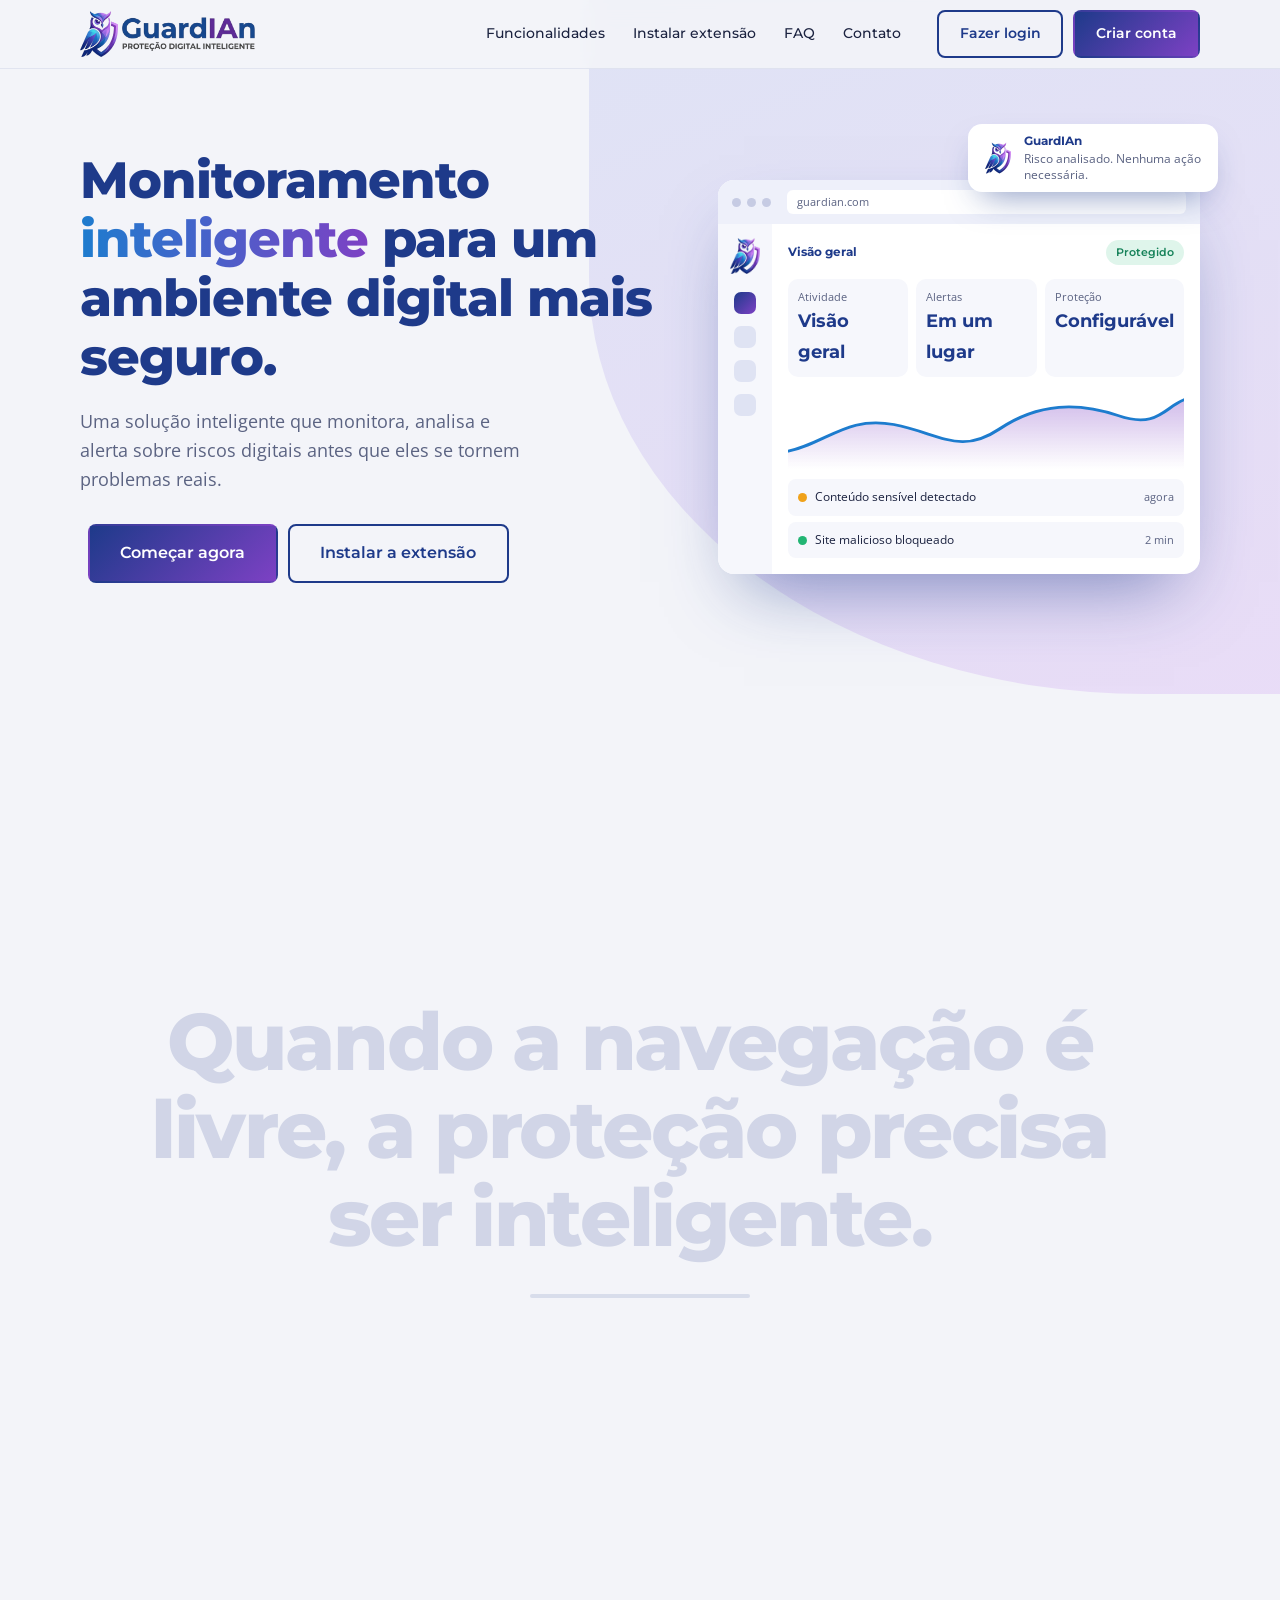
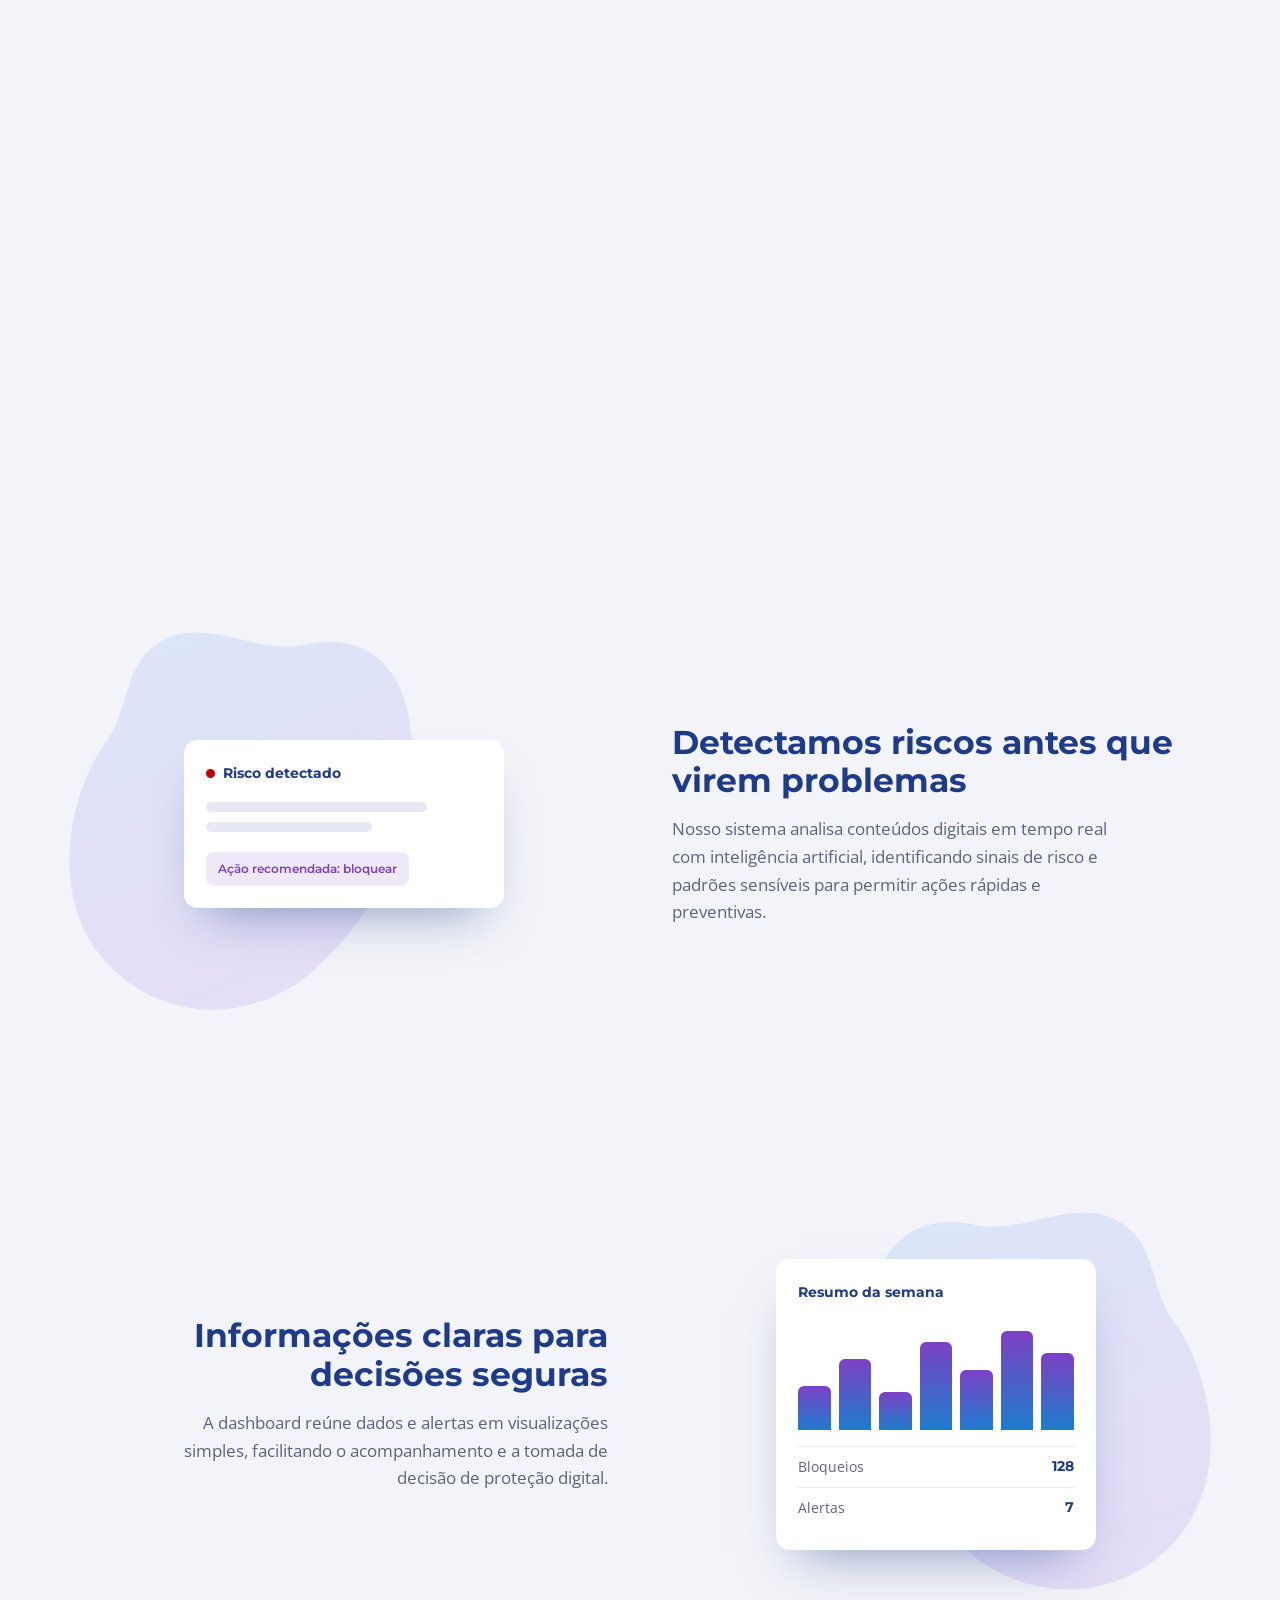
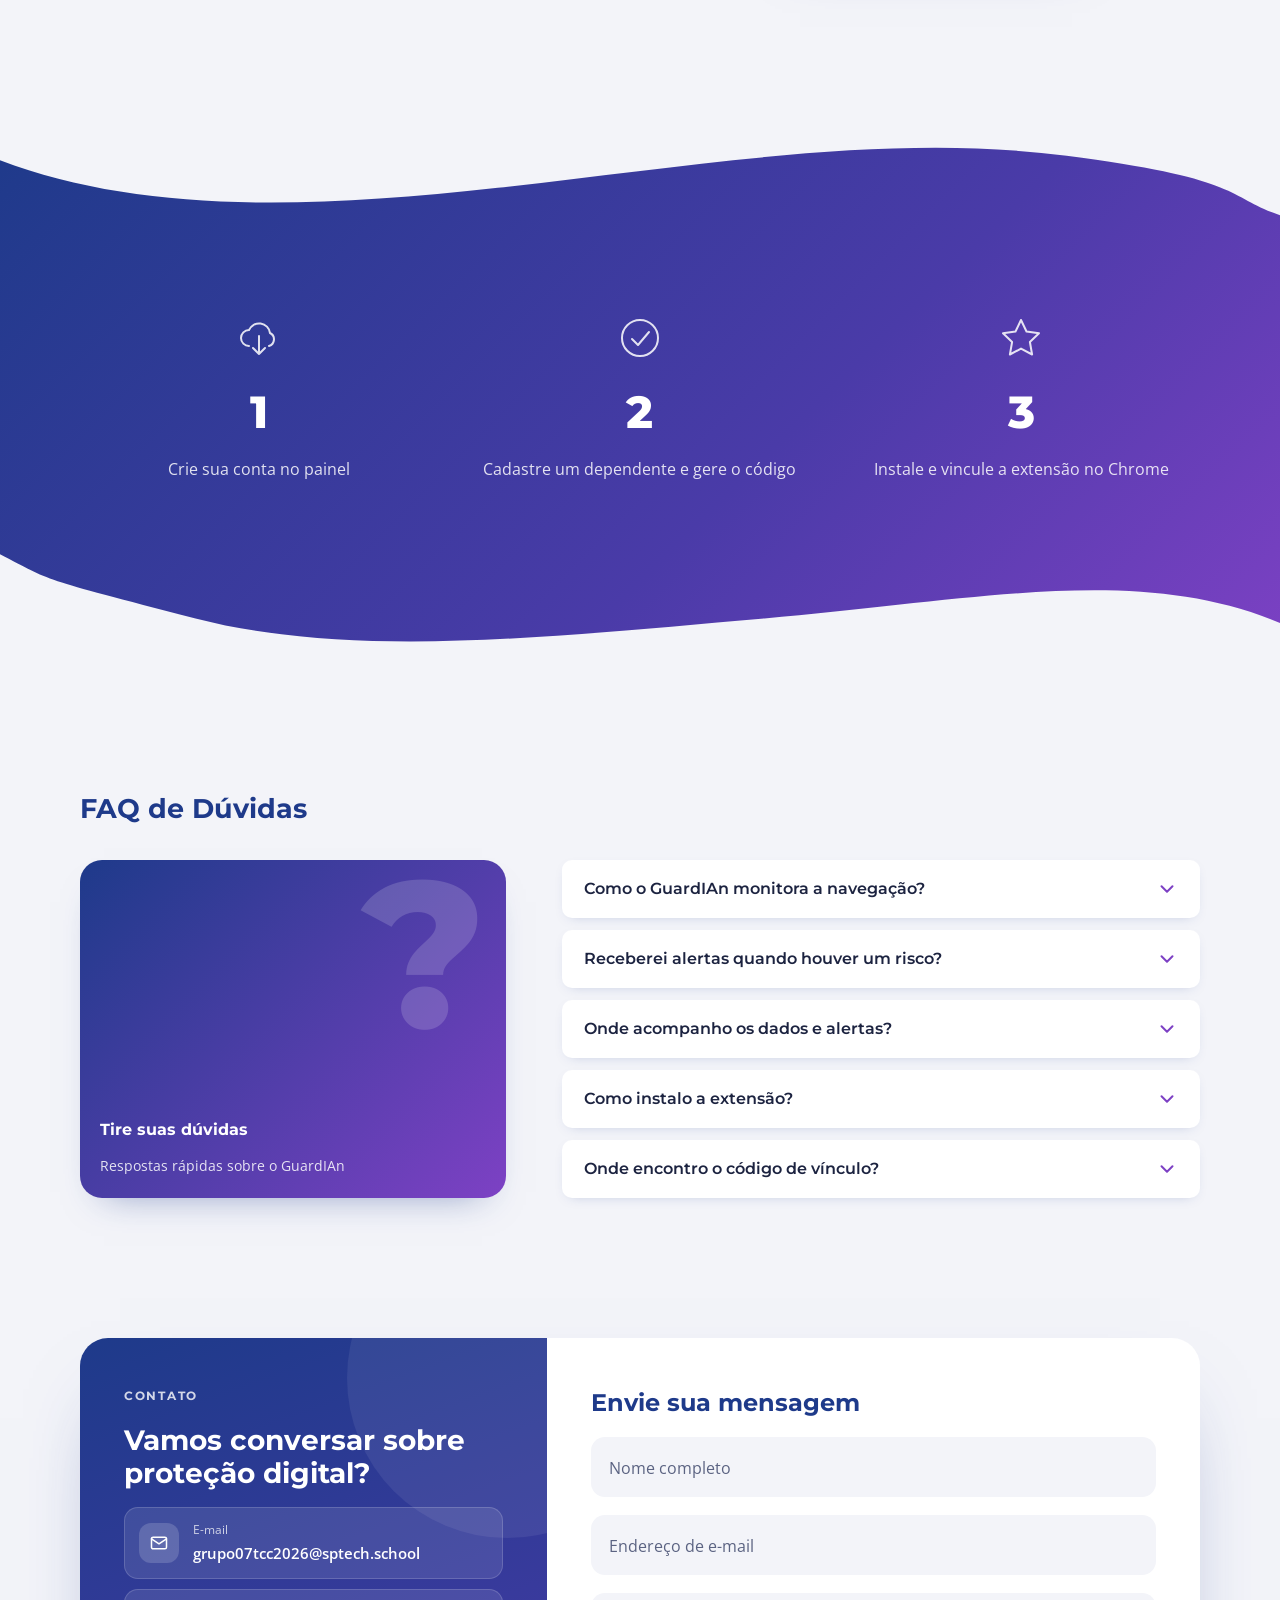
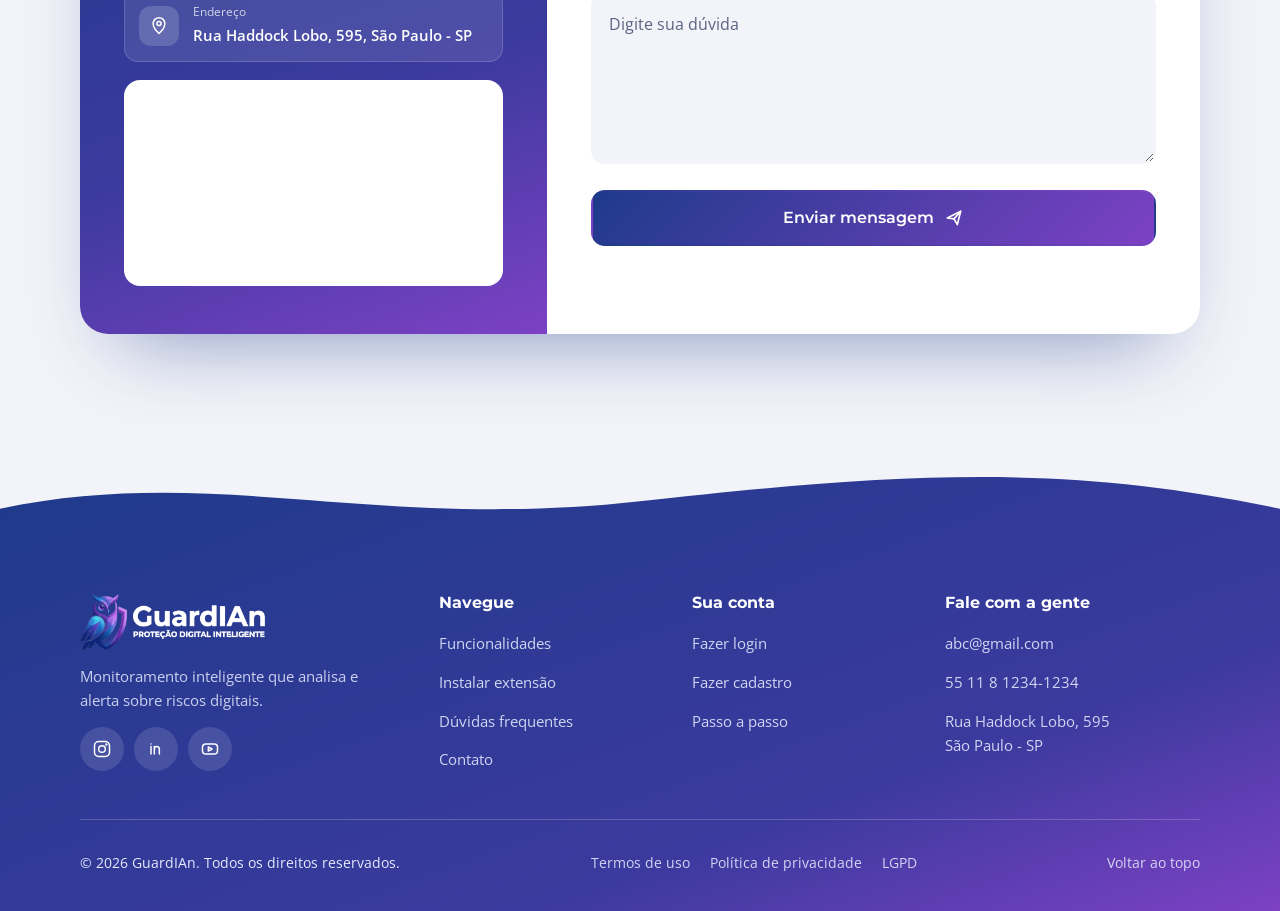
==== landing/index.html @ cf0cdf9b "feat: tutorial guiado integrado landing + painel + extensão - Landing (login, cadastro e hub) dentro" ====
<!DOCTYPE html>
<html lang="pt-BR">
<head>
  <meta charset="UTF-8">
  <meta name="viewport" content="width=device-width, initial-scale=1">
  <title>GuardIAn | Proteção digital inteligente</title>
  <meta name="description" content="Monitoramento inteligente que analisa e alerta sobre riscos digitais antes que eles se tornem problemas reais.">
  <link rel="preconnect" href="https://fonts.googleapis.com">
  <link rel="preconnect" href="https://fonts.gstatic.com" crossorigin>
  <link href="https://fonts.googleapis.com/css2?family=Montserrat:wght@500;600;700;800&family=Open+Sans:wght@400;600&display=swap" rel="stylesheet">
  <link rel="icon" type="image/png" href="img/favicon.png">
  <link rel="apple-touch-icon" href="img/favicon.png">
  <link rel="stylesheet" href="style.css">
  <link rel="stylesheet" href="responsive.css">
</head>
<body>

<header class="header" id="topo">
  <a class="brand" href="#topo" aria-label="GuardIAn, início">
    <img src="img/logo-icon.png" alt="" class="brand-icon">
    <img src="img/logo-texto.png" alt="GuardIAn - Proteção digital inteligente" class="brand-text">
  </a>
  <button class="menu-toggle" aria-label="Abrir menu" aria-expanded="false" aria-controls="menu">
    <span></span><span></span><span></span>
  </button>
  <nav class="nav" id="menu">
    <a href="#funcionalidades">Funcionalidades</a>
    <a href="onboarding.html">Instalar extensão</a>
    <a href="#faq">FAQ</a>
    <a href="#contato">Contato</a>
    <div class="nav-actions">
      <a href="auth.html" class="btn btn-outline">Fazer login</a>
      <a href="auth.html?aba=cadastro" class="btn btn-solid">Criar conta</a>
    </div>
  </nav>
</header>

<main>
  <!-- HERO -->
  <section class="hero">
    <div class="blob blob-hero" aria-hidden="true"></div>
    <div class="container hero-grid">
      <div class="hero-text">
        <h1>Monitoramento <span class="grad">inteligente</span> para um ambiente digital mais seguro.</h1>
        <p>Uma solução inteligente que monitora, analisa e alerta sobre riscos digitais antes que eles se tornem problemas reais.</p>
        <div class="nav-actions"><a href="auth.html?aba=cadastro" class="btn btn-solid btn-lg">Começar agora</a><a href="onboarding.html" class="btn btn-outline btn-lg">Instalar a extensão</a></div>
      </div>
      <div class="hero-visual">
        <div class="device" role="img" aria-label="Prévia do painel de monitoramento do GuardIAn">
          <div class="dev-bar"><i></i><i></i><i></i><span>guardian.com</span></div>
          <div class="dev-body">
            <aside class="dev-side"><img src="img/logo-icon.png" alt=""><b class="act"></b><b></b><b></b><b></b></aside>
            <div class="dev-main">
              <div class="dev-top"><strong>Visão geral</strong><span class="pill">Protegido</span></div>
              <div class="dev-kpis">
                <div><small>Atividade</small><strong>Visão geral</strong></div>
                <div><small>Alertas</small><strong>Em um lugar</strong></div>
                <div><small>Proteção</small><strong>Configurável</strong></div>
              </div>
              <svg class="dev-chart" viewBox="0 0 300 90" preserveAspectRatio="none" aria-hidden="true">
                <defs><linearGradient id="g1" x1="0" x2="0" y1="0" y2="1"><stop offset="0" stop-color="#7D41C4" stop-opacity=".35"/><stop offset="1" stop-color="#7D41C4" stop-opacity="0"/></linearGradient></defs>
                <path d="M0 70 C30 60 45 30 80 40 S130 75 160 45 S220 15 250 30 S285 20 300 12 V90 H0Z" fill="url(#g1)"/>
                <path d="M0 70 C30 60 45 30 80 40 S130 75 160 45 S220 15 250 30 S285 20 300 12" fill="none" stroke="#1D7CCE" stroke-width="3" stroke-linecap="round"/>
              </svg>
              <ul class="dev-alerts">
                <li><i class="dot warn"></i>Conteúdo sensível detectado<em>agora</em></li>
                <li><i class="dot ok"></i>Site malicioso bloqueado<em>2 min</em></li>
              </ul>
            </div>
          </div>
        </div>
        <div class="notif"><img src="img/favicon.png" alt=""><div><strong>GuardIAn</strong><span>Risco analisado. Nenhuma ação necessária.</span></div></div>
      </div>
    </div>
  </section>

  <!-- FRASE COM ANIMAÇÃO DE SCROLL -->
  <section class="statement" id="statement" aria-label="Quando a navegação é livre, a proteção precisa ser inteligente.">
    <div class="statement-sticky">
      <h2 class="statement-text" aria-hidden="true">Quando a navegação é livre, a proteção precisa ser inteligente.</h2>
      <div class="statement-bar" aria-hidden="true"><span id="statementBar"></span></div>
    </div>
  </section>

  <!-- FUNCIONALIDADES -->
  <section class="feature" id="funcionalidades">
    <div class="container feature-grid">
      <div class="feature-visual">
        <div class="blob blob-a" aria-hidden="true"></div>
        <div class="mock mock-alert">
          <div class="mock-head"><i class="dot not"></i> Risco detectado</div>
          <div class="mock-line w80"></div>
          <div class="mock-line w60"></div>
          <div class="mock-tag">Ação recomendada: bloquear</div>
        </div>
      </div>
      <div class="feature-text">
        <h2>Detectamos riscos antes que virem problemas</h2>
        <p>Nosso sistema analisa conteúdos digitais em tempo real com inteligência artificial, identificando sinais de risco e padrões sensíveis para permitir ações rápidas e preventivas.</p>
      </div>
    </div>
  </section>

  <section class="feature feature-reverse">
    <div class="container feature-grid">
      <div class="feature-text">
        <h2>Informações claras para decisões seguras</h2>
        <p>A dashboard reúne dados e alertas em visualizações simples, facilitando o acompanhamento e a tomada de decisão de proteção digital.</p>
      </div>
      <div class="feature-visual">
        <div class="blob blob-b" aria-hidden="true"></div>
        <div class="mock mock-dash">
          <div class="mock-head">Resumo da semana</div>
          <div class="bars" aria-hidden="true">
            <span style="--h:40%"></span><span style="--h:65%"></span><span style="--h:35%"></span>
            <span style="--h:80%"></span><span style="--h:55%"></span><span style="--h:90%"></span><span style="--h:70%"></span>
          </div>
          <div class="mock-row"><span>Bloqueios</span><strong>128</strong></div>
          <div class="mock-row"><span>Alertas</span><strong>7</strong></div>
        </div>
      </div>
    </div>
  </section>

  <!-- COMO COMEÇAR -->
  <section class="stats" id="numeros">
    <div class="container stats-grid">
      <div class="stat">
        <svg viewBox="0 0 48 48" aria-hidden="true"><path d="M14 32a8 8 0 0 1 0-16 11 11 0 0 1 21 3 7 7 0 0 1-1 13M24 22v18m-6-6 6 6 6-6"/></svg>
        <strong>1</strong>
        <span>Crie sua conta no painel</span>
      </div>
      <div class="stat">
        <svg viewBox="0 0 48 48" aria-hidden="true"><circle cx="24" cy="24" r="18"/><path d="m16 25 6 6 11-13"/></svg>
        <strong>2</strong>
        <span>Cadastre um dependente e gere o código</span>
      </div>
      <div class="stat">
        <svg viewBox="0 0 48 48" aria-hidden="true"><path d="m24 6 5.5 11.5 12.5 1.7-9.1 8.8 2.2 12.5L24 34.6 12.9 40.5l2.2-12.5L6 19.2l12.5-1.7z"/></svg>
        <strong>3</strong>
        <span>Instale e vincule a extensão no Chrome</span>
      </div>
    </div>
  </section>

  <!-- FAQ -->
  <section class="faq" id="faq">
    <div class="container">
      <h2 class="section-title">FAQ de Dúvidas</h2>
      <div class="faq-grid">
        <div class="faq-visual" aria-hidden="true">
          <div class="bento">
            <div class="bt bt-main"><span class="q">?</span><b>Tire suas dúvidas</b><small>Respostas rápidas sobre o GuardIAn</small></div>
          </div>
        </div>
        <div class="accordion">
          <div class="acc-item">
            <button class="acc-btn" aria-expanded="false">Como o GuardIAn monitora a navegação?<svg viewBox="0 0 24 24"><path d="m6 9 6 6 6-6"/></svg></button>
            <div class="acc-panel"><p>O sistema analisa os conteúdos acessados em tempo real com inteligência artificial e identifica sinais e padrões de risco.</p></div>
          </div>
          <div class="acc-item">
            <button class="acc-btn" aria-expanded="false">Receberei alertas quando houver um risco?<svg viewBox="0 0 24 24"><path d="m6 9 6 6 6-6"/></svg></button>
            <div class="acc-panel"><p>Sim. Você recebe um alerta com a descrição do risco e a ação recomendada, para agir antes que ele vire um problema.</p></div>
          </div>
          <div class="acc-item">
            <button class="acc-btn" aria-expanded="false">Onde acompanho os dados e alertas?<svg viewBox="0 0 24 24"><path d="m6 9 6 6 6-6"/></svg></button>
            <div class="acc-panel"><p>Na dashboard, que reúne tudo em visualizações simples para facilitar o acompanhamento.</p></div>
          </div>
          <div class="acc-item">
            <button class="acc-btn" aria-expanded="false">Como instalo a extensão?<svg viewBox="0 0 24 24"><path d="m6 9 6 6 6-6"/></svg></button>
            <div class="acc-panel"><p>Baixe o pacote pela página de instalação, extraia-o, abra chrome://extensions, ative o Modo do desenvolvedor e selecione “Carregar sem compactação”. Depois, use o código gerado no painel para vincular o dispositivo.</p></div>
          </div>
          <div class="acc-item">
            <button class="acc-btn" aria-expanded="false">Onde encontro o código de vínculo?<svg viewBox="0 0 24 24"><path d="m6 9 6 6 6-6"/></svg></button>
            <div class="acc-panel"><p>No painel, cadastre o dependente, abra Dispositivos e gere um código de vínculo. O código deve ser informado nas Opções da extensão.</p></div>
          </div>
        </div>
      </div>
    </div>
  </section>

  <!-- CONTATO -->
  <section class="contact" id="contato">
    <div class="container">
      <div class="contact-wrap">
        <div class="c-info">
          <span class="eyebrow">Contato</span>
          <h2>Vamos conversar sobre proteção digital?</h2>
          <!-- <p class="sub">Envie suas dúvidas!</p> -->
          <ul class="chans">
            <li><a class="chan" href="mailto:grupo07tcc2026@sptech.school"><svg viewBox="0 0 24 24" aria-hidden="true"><rect x="3" y="5" width="18" height="14" rx="2"/><path d="m3 7 9 6 9-6"/></svg><span><small>E-mail</small><b>grupo07tcc2026@sptech.school</b></span></a></li>
            <!-- <li><a class="chan" href="tel:+5511812341234"><svg viewBox="0 0 24 24" aria-hidden="true"><path d="M5 4h4l2 5-2.5 1.5a11 11 0 0 0 5 5L15 13l5 2v4a2 2 0 0 1-2 2A16 16 0 0 1 3 6a2 2 0 0 1 2-2z"/></svg><span><small>Telefone</small><b>55 11 8 1234-1234</b></span></a></li> -->
            <li><div class="chan"><svg viewBox="0 0 24 24" aria-hidden="true"><path d="M12 21s7-6.2 7-12a7 7 0 0 0-14 0c0 5.8 7 12 7 12z"/><circle cx="12" cy="9" r="2.5"/></svg><span><small>Endereço</small><b>Rua Haddock Lobo, 595, São Paulo - SP</b></span></div></li>
          </ul>
          <div class="map-frame">
            <iframe title="Mapa: São Paulo Tech School" src="https://www.google.com/maps?q=S%C3%A3o+Paulo+Tech+School,+Rua+Haddock+Lobo,+595,+S%C3%A3o+Paulo&output=embed" loading="lazy" referrerpolicy="no-referrer-when-downgrade" allowfullscreen></iframe>
          </div>
        </div>
        <form class="c-form contact-form" id="contactForm" novalidate>
          <h3>Envie sua mensagem</h3>
          <div class="fl"><input id="nome" name="nome" type="text" placeholder=" " autocomplete="name" required><label for="nome">Nome completo</label></div>
          <div class="fl"><input id="email" name="email" type="email" placeholder=" " autocomplete="email" required><label for="email">Endereço de e-mail</label></div>
          <div class="fl"><textarea id="msg" name="msg" rows="5" placeholder=" " required></textarea><label for="msg">Digite sua dúvida</label></div>
          <button type="submit" class="btn btn-solid btn-send">Enviar mensagem <svg viewBox="0 0 24 24" aria-hidden="true"><path d="M4 12 20 4l-4 16-4-7z"/><path d="m12 13 8-9"/></svg></button>
          <p class="form-msg" id="formMsg" role="status" aria-live="polite"></p>
        </form>
      </div>
    </div>
  </section>
</main>

<footer class="footer">
  <div class="container">
    <div class="footer-grid">
      <div class="footer-brand">
        <a href="#topo" class="f-logo" aria-label="GuardIAn, voltar ao topo"><img src="img/logo-icon.png" alt="" class="f-icon"><img src="img/logo-texto-branco.png" alt="GuardIAn - Proteção digital inteligente" class="f-text"></a>
        <p>Monitoramento inteligente que analisa e alerta sobre riscos digitais.</p>
        <div class="social">
          <a href="#" aria-label="Instagram do GuardIAn"><svg viewBox="0 0 24 24" aria-hidden="true"><rect x="3" y="3" width="18" height="18" rx="5"/><circle cx="12" cy="12" r="4"/><circle cx="17.3" cy="6.7" r=".6"/></svg></a>
          <a href="#" aria-label="LinkedIn do GuardIAn"><svg viewBox="0 0 24 24" aria-hidden="true"><path d="M6 9v9M6 6v.01M10 18V9m0 3c0-2 1.5-3 3-3s3 1 3 3.5V18"/></svg></a>
          <a href="#" aria-label="YouTube do GuardIAn"><svg viewBox="0 0 24 24" aria-hidden="true"><rect x="3" y="6" width="18" height="12" rx="4"/><path d="m10 9.5 4.5 2.5-4.5 2.5z"/></svg></a>
        </div>
      </div>
      <nav aria-label="Navegação do site"><h3>Navegue</h3><a href="#funcionalidades">Funcionalidades</a><a href="onboarding.html">Instalar extensão</a><a href="#faq">Dúvidas frequentes</a><a href="#contato">Contato</a></nav>
      <nav aria-label="Sua conta"><h3>Sua conta</h3><a href="auth.html">Fazer login</a><a href="auth.html?aba=cadastro">Fazer cadastro</a><a href="onboarding.html">Passo a passo</a></nav>
      <div class="footer-contact"><h3>Fale com a gente</h3>
        <a href="mailto:abc@gmail.com">abc@gmail.com</a>
        <a href="tel:+5511812341234">55 11 8 1234-1234</a>
        <address>Rua Haddock Lobo, 595<br>São Paulo - SP</address>
      </div>
    </div>
    <div class="footer-bottom">
      <span>© 2026 GuardIAn. Todos os direitos reservados.</span>
      <ul><li><a href="#">Termos de uso</a></li><li><a href="#">Política de privacidade</a></li><li><a href="#">LGPD</a></li></ul>
      <a href="#topo" class="to-top">Voltar ao topo</a>
    </div>
  </div>
</footer>

<script src="script.js"></script>
<script>
  // Sessão compartilhada com o painel: quem já entrou vê "Continuar" e "Sair".
  (function () {
    if (!localStorage.getItem('guardian_token')) return;
    var head = document.querySelector('.header .nav-actions');
    if (head) head.innerHTML = '<a href="onboarding.html" class="btn btn-solid">Minha conta</a><button type="button" class="btn btn-outline" data-sair>Sair</button>';
    document.querySelectorAll('a[href^="auth.html"]').forEach(function (a) {
      if (!head || !head.contains(a)) { a.href = 'onboarding.html'; if (/Começar|Criar|cadastro/i.test(a.textContent)) a.textContent = 'Continuar'; }
    });
    document.querySelectorAll('[data-sair]').forEach(function (b) {
      b.addEventListener('click', function () {
        localStorage.removeItem('guardian_token'); localStorage.removeItem('guardian_email'); location.reload();
      });
    });
  })();
</script>
</body>
</html>
---- landing/style.css ----
:root{
  --roxo:#7D41C4; --azul:#1D7CCE; --marinho:#1E3A8A;
  --bg:#F3F4F9; --surface:#fff; --soft:#E6E8F4;
  --texto:#1c2340; --muted:#5b6382;
  --grad:linear-gradient(135deg,var(--marinho),var(--roxo));
  --titulo:'Montserrat',system-ui,sans-serif;
  --corpo:'Open Sans',system-ui,sans-serif;
  --raio:14px;
}
*{box-sizing:border-box;margin:0;padding:0}
html{scroll-behavior:smooth;scroll-padding-top:84px}
body{font-family:var(--corpo);color:var(--texto);background:var(--bg);line-height:1.65;overflow-x:hidden}
img{max-width:100%;display:block}
a{color:inherit;text-decoration:none}
h1,h2,h3{font-family:var(--titulo);line-height:1.15;color:var(--marinho)}
:focus-visible{outline:3px solid var(--azul);outline-offset:3px;border-radius:6px}
.container{width:min(1120px,100% - 48px);margin-inline:auto}
.sr-only{position:absolute;width:1px;height:1px;overflow:hidden;clip:rect(0 0 0 0)}
.grad{background:linear-gradient(90deg,var(--azul),var(--roxo));-webkit-background-clip:text;background-clip:text;color:transparent}

/* Botões */
.btn{display:inline-block;font-family:var(--titulo);font-weight:600;font-size:.88rem;padding:.65rem 1.3rem;border-radius:8px;border:2px solid var(--marinho);transition:transform .2s,background .2s,color .2s,box-shadow .2s;cursor:pointer}
.btn-solid{background:var(--grad);border-color:transparent;color:#fff}
.btn-solid:hover{transform:translateY(-2px);box-shadow:0 10px 22px -8px rgba(125,65,196,.6)}
.btn-outline{background:transparent;color:var(--marinho)}
.btn-outline:hover{background:var(--marinho);color:#fff}
.btn-lg{padding:.9rem 1.9rem;font-size:1rem}
.btn-block{width:100%;border:0;font-size:1rem}

/* Header */
.header{position:fixed;inset:0 0 auto 0;z-index:50;display:flex;align-items:center;justify-content:space-between;gap:24px;padding:10px max(24px,calc((100% - 1120px)/2));background:rgba(243,244,249,.88);backdrop-filter:blur(10px);border-bottom:1px solid rgba(30,58,138,.08)}
.brand{display:flex;align-items:center;gap:4px}
.brand-icon{height:46px;width:auto}
.brand-text{height:34px;width:auto}
.nav{display:flex;align-items:center;gap:28px;font-family:var(--titulo);font-weight:500;font-size:.88rem}
.nav>a{position:relative;padding:4px 0}
.nav>a::after{content:"";position:absolute;left:0;bottom:-2px;height:2px;width:100%;background:var(--roxo);transform:scaleX(0);transform-origin:left;transition:transform .25s}
.nav>a:hover::after{transform:scaleX(1)}
.nav-actions{display:flex;gap:10px;margin-left:8px}
.menu-toggle{display:none;background:none;border:0;width:44px;height:44px;cursor:pointer;flex-direction:column;justify-content:center;gap:5px;align-items:center}
.menu-toggle span{width:24px;height:2px;background:var(--marinho);transition:transform .25s,opacity .25s}
.menu-toggle[aria-expanded="true"] span:nth-child(1){transform:translateY(7px) rotate(45deg)}
.menu-toggle[aria-expanded="true"] span:nth-child(2){opacity:0}
.menu-toggle[aria-expanded="true"] span:nth-child(3){transform:translateY(-7px) rotate(-45deg)}

/* Blobs */
.blob{position:absolute;background:var(--soft);z-index:0}
.blob-hero{top:0;right:-8%;width:62%;height:100%;border-radius:0 0 0 70% / 0 0 0 60%;background:linear-gradient(160deg,#dfe3f5,#e9dcf7)}
.blob-a{top:-8%;left:-4%;height:116%;width:68%;border-radius:0;background:linear-gradient(160deg,#dbe6f8,#e6dcf6);-webkit-mask:url("data:image/svg+xml,%3Csvg xmlns='http://www.w3.org/2000/svg' viewBox='0 0 300 360'%3E%3Cpath d='M70 40C110-5 160 40 205 30S290 40 295 110 270 250 215 300 80 345 35 290 10 150 40 110C55 90 55 60 70 40Z'/%3E%3C/svg%3E") center/contain no-repeat;mask:url("data:image/svg+xml,%3Csvg xmlns='http://www.w3.org/2000/svg' viewBox='0 0 300 360'%3E%3Cpath d='M70 40C110-5 160 40 205 30S290 40 295 110 270 250 215 300 80 345 35 290 10 150 40 110C55 90 55 60 70 40Z'/%3E%3C/svg%3E") center/contain no-repeat}
.blob-b{top:-8%;right:-4%;left:auto;height:116%;width:68%;border-radius:0;background:linear-gradient(200deg,#dbe6f8,#e6dcf6);transform:scaleX(-1);-webkit-mask:url("data:image/svg+xml,%3Csvg xmlns='http://www.w3.org/2000/svg' viewBox='0 0 300 360'%3E%3Cpath d='M70 40C110-5 160 40 205 30S290 40 295 110 270 250 215 300 80 345 35 290 10 150 40 110C55 90 55 60 70 40Z'/%3E%3C/svg%3E") center/contain no-repeat;mask:url("data:image/svg+xml,%3Csvg xmlns='http://www.w3.org/2000/svg' viewBox='0 0 300 360'%3E%3Cpath d='M70 40C110-5 160 40 205 30S290 40 295 110 270 250 215 300 80 345 35 290 10 150 40 110C55 90 55 60 70 40Z'/%3E%3C/svg%3E") center/contain no-repeat}

/* Hero */
.hero{position:relative;padding:150px 0 110px;overflow:hidden}
.hero-grid{position:relative;z-index:1;display:grid;grid-template-columns:1.1fr .9fr;align-items:center;gap:48px}
.hero h1{font-size:clamp(2rem,4.2vw,3.2rem);font-weight:800;margin-bottom:20px;letter-spacing:-.02em}
.hero p{font-size:1.1rem;color:var(--muted);max-width:46ch;margin-bottom:30px}
.hero-visual{display:flex;justify-content:center}
.shield-card{position:relative;width:min(380px,100%);aspect-ratio:1;background:var(--surface);border-radius:32px;display:grid;place-items:center;box-shadow:0 30px 60px -25px rgba(30,58,138,.45)}
.shield-card>img{width:86%;animation:flutuar 6s ease-in-out infinite}
.chip{position:absolute;display:flex;align-items:center;gap:8px;background:var(--surface);font-family:var(--titulo);font-size:.78rem;font-weight:600;padding:9px 14px;border-radius:999px;box-shadow:0 12px 26px -12px rgba(30,58,138,.5)}
.chip-1{left:-28px;top:14%}.chip-2{right:-22px;bottom:16%}
.dot{width:9px;height:9px;border-radius:50%;display:inline-block}
.dot.ok{background:#22b573}.dot.warn{background:#f0a21a}.dot.not{background:#c10000}
@keyframes flutuar{50%{transform:translateY(-10px)}}

/* Frase com animação de scroll */
.statement{height:160vh;position:relative}
.statement-sticky{position:sticky;top:0;height:100vh;display:flex;flex-direction:column;align-items:center;justify-content:center;gap:40px;padding:0 24px}
.statement-text{max-width:18ch;text-align:center;font-weight:800;font-size:clamp(2.2rem,6.5vw,5rem);letter-spacing:-.03em;line-height:1.1}
.statement-text .w{display:inline-block;margin-right:.26em;color:rgba(30,58,138,.16);transition:color .25s,transform .25s;transform:translateY(8px)}
.statement-text .w.on{color:var(--marinho);transform:none}
.statement-text .w.on.hl{background:linear-gradient(90deg,var(--azul),var(--roxo));-webkit-background-clip:text;background-clip:text;color:transparent}
.statement-bar{width:min(220px,50%);height:4px;background:rgba(30,58,138,.12);border-radius:4px;overflow:hidden}
.statement-bar span{display:block;height:100%;width:0;background:var(--grad)}

/* Funcionalidades */
.feature{padding:90px 0}
.feature-grid{display:grid;grid-template-columns:1fr 1fr;align-items:center;gap:64px}
.feature-reverse .feature-text{text-align:right}
.feature-reverse .feature-text p{margin-left:auto}
.feature-text h2{font-size:clamp(1.5rem,2.6vw,2.1rem);font-weight:700;margin-bottom:16px}
.feature-text p{color:var(--muted);max-width:46ch;font-size:1.05rem}
.feature-visual{position:relative;min-height:400px;display:grid;place-items:center}
.mock{position:relative;z-index:1;background:var(--surface);border-radius:var(--raio);box-shadow:0 26px 50px -24px rgba(30,58,138,.5);padding:22px;width:min(320px,100%)}
.mock-head{display:flex;align-items:center;gap:8px;font-family:var(--titulo);font-weight:700;font-size:.9rem;color:var(--marinho);margin-bottom:16px}
.mock-line{height:10px;border-radius:6px;background:var(--soft);margin-bottom:10px}
.w80{width:80%}.w60{width:60%}
.mock-tag{display:inline-block;margin-top:10px;font-family:var(--titulo);font-weight:600;font-size:.78rem;padding:7px 12px;border-radius:8px;background:rgba(125,65,196,.12);color:var(--roxo)}
.bars{display:flex;align-items:flex-end;gap:8px;height:110px;margin-bottom:16px}
.bars span{flex:1;height:var(--h);border-radius:6px 6px 0 0;background:linear-gradient(180deg,var(--roxo),var(--azul))}
.mock-row{display:flex;justify-content:space-between;font-size:.9rem;padding:8px 0;border-top:1px solid var(--soft);color:var(--muted)}
.mock-row strong{font-family:var(--titulo);color:var(--marinho)}

/* Números */
.stats{position:relative;margin:30px 0;padding:190px 0;background:linear-gradient(135deg,var(--marinho),#4a3ba8 60%,var(--roxo));color:#fff;
  -webkit-mask:url("data:image/svg+xml,%3Csvg xmlns='http://www.w3.org/2000/svg' viewBox='0 0 1440 600' preserveAspectRatio='none'%3E%3Cpath d='M0 40C150 95 330 95 560 70S1000 10 1200 35 1380 80 1440 100V545C1280 480 1100 520 860 540S400 585 220 540 60 500 0 470Z'/%3E%3C/svg%3E") center/100% 100% no-repeat;
  mask:url("data:image/svg+xml,%3Csvg xmlns='http://www.w3.org/2000/svg' viewBox='0 0 1440 600' preserveAspectRatio='none'%3E%3Cpath d='M0 40C150 95 330 95 560 70S1000 10 1200 35 1380 80 1440 100V545C1280 480 1100 520 860 540S400 585 220 540 60 500 0 470Z'/%3E%3C/svg%3E") center/100% 100% no-repeat}
.stats-grid{display:grid;grid-template-columns:repeat(3,1fr);gap:24px;text-align:center}
.stat{display:flex;flex-direction:column;align-items:center;gap:6px}
.stat svg{width:48px;height:48px;fill:none;stroke:#fff;stroke-width:2;stroke-linecap:round;stroke-linejoin:round;opacity:.85;margin-bottom:8px}
.stat strong{font-family:var(--titulo);font-weight:800;font-size:clamp(2rem,4vw,2.8rem)}
.stat span:last-child{opacity:.85}

/* FAQ */
.faq{padding:90px 0}
.section-title{font-size:1.7rem;margin-bottom:36px}
.faq-grid{display:grid;grid-template-columns:.8fr 1.2fr;gap:56px;align-items:stretch}
.faq-visual{display:flex;align-items:stretch;justify-content:flex-end}
.accordion{display:flex;flex-direction:column;gap:12px}
.acc-item{background:var(--surface);border-radius:10px;box-shadow:0 4px 14px -8px rgba(30,58,138,.35);overflow:hidden}
.acc-btn{width:100%;display:flex;justify-content:space-between;align-items:center;gap:16px;padding:18px 22px;background:none;border:0;cursor:pointer;text-align:left;font-family:var(--titulo);font-weight:600;font-size:.98rem;color:var(--texto)}
.acc-btn svg{flex:none;width:22px;height:22px;fill:none;stroke:var(--roxo);stroke-width:2.2;stroke-linecap:round;stroke-linejoin:round;transition:transform .3s}
.acc-btn[aria-expanded="true"] svg{transform:rotate(180deg)}
.acc-panel{display:grid;grid-template-rows:0fr;transition:grid-template-rows .3s ease}
.acc-btn[aria-expanded="true"]+.acc-panel{grid-template-rows:1fr}
.acc-panel p{overflow:hidden;padding:0 22px;color:var(--muted)}
.acc-btn[aria-expanded="true"]+.acc-panel p{padding-bottom:18px}

@media (prefers-reduced-motion:reduce){
  html{scroll-behavior:auto}
  *{animation:none!important;transition:none!important}
}

/* Mockup da tela inicial */
.hero-visual{position:relative;padding:30px 0 10px}
.device{width:100%;background:#fff;border-radius:16px;box-shadow:0 34px 70px -26px rgba(30,58,138,.55);overflow:hidden;font-size:.78rem}
.dev-bar{display:flex;align-items:center;gap:6px;padding:10px 14px;background:#eef0fa}
.dev-bar i{width:9px;height:9px;border-radius:50%;background:#c6cbe3}
.dev-bar span{margin-left:10px;flex:1;background:#fff;border-radius:6px;padding:3px 10px;color:var(--muted);font-size:.7rem}
.dev-body{display:grid;grid-template-columns:54px 1fr}
.dev-side{display:flex;flex-direction:column;align-items:center;gap:12px;padding:14px 0;background:#f6f7fc}
.dev-side img{width:30px;margin-bottom:6px}
.dev-side b{width:22px;height:22px;border-radius:7px;background:#dfe3f3}
.dev-side b.act{background:var(--grad)}
.dev-main{padding:16px}
.dev-top{display:flex;justify-content:space-between;align-items:center;margin-bottom:14px;font-family:var(--titulo);color:var(--marinho)}
.pill{background:rgba(34,181,115,.14);color:#17835a;font-weight:600;padding:3px 10px;border-radius:999px;font-size:.7rem}
.dev-kpis{display:grid;grid-template-columns:repeat(3,1fr);gap:8px;margin-bottom:12px}
.dev-kpis div{background:#f6f7fc;border-radius:10px;padding:10px}
.dev-kpis small{display:block;color:var(--muted);font-size:.66rem}
.dev-kpis strong{font-family:var(--titulo);font-size:1.15rem;color:var(--marinho)}
.dev-chart{width:100%;height:80px;display:block;margin-bottom:10px}
.dev-alerts{list-style:none;display:flex;flex-direction:column;gap:6px}
.dev-alerts li{display:flex;align-items:center;gap:8px;padding:8px 10px;border-radius:8px;background:#f6f7fc}
.dev-alerts em{margin-left:auto;font-style:normal;color:var(--muted);font-size:.68rem}
.notif{position:absolute;right:-18px;top:-26px;z-index:2;display:flex;gap:10px;align-items:center;max-width:250px;padding:10px 14px;background:#fff;border-radius:14px;box-shadow:0 16px 34px -14px rgba(30,58,138,.55);font-size:.74rem;line-height:1.35}
.notif img{width:32px;height:32px;object-fit:contain}
.notif strong{display:block;font-family:var(--titulo);color:var(--marinho)}
.notif span{color:var(--muted)}

/* FAQ - destaque */
.bento{display:flex;width:100%}
.bt-main{position:relative;overflow:hidden;display:flex;flex:1;flex-direction:column;gap:12px;justify-content:flex-end;align-items:flex-start;padding:20px;border-radius:22px;background:linear-gradient(135deg,var(--marinho),var(--roxo));box-shadow:0 18px 36px -24px rgba(30,58,138,.55)}
.bt-main b{display:block;font-family:var(--titulo);font-size:1rem}
.bt-main small{font-size:.85rem}
.bt-main b,.bt-main small{color:#fff}.bt-main small{opacity:.85}
.bt-main .q{position:absolute;right:20px;top:-10px;font-family:var(--titulo);font-weight:800;font-size:13rem;line-height:1;color:rgba(255,255,255,.16)}

/* Contato */
.contact{padding:50px 0 100px}
.contact-wrap{display:grid;grid-template-columns:5fr 7fr;border-radius:28px;overflow:hidden;background:#fff;box-shadow:0 40px 80px -40px rgba(30,58,138,.55)}
.c-info{position:relative;display:flex;flex-direction:column;gap:18px;padding:48px 44px;color:#fff;background:linear-gradient(160deg,var(--marinho),#3b3a9e 60%,var(--roxo));overflow:hidden}
.c-info::before{content:"";position:absolute;width:320px;height:320px;border-radius:50%;background:rgba(255,255,255,.07);right:-120px;top:-120px}
.c-info>*{position:relative}
.eyebrow{font-family:var(--titulo);font-weight:700;font-size:.78rem;letter-spacing:.14em;text-transform:uppercase;opacity:.8}
.c-info h2{color:#fff;font-size:clamp(1.4rem,2.2vw,1.85rem)}
.c-info .sub{opacity:.88}
.chans{list-style:none;display:flex;flex-direction:column;gap:10px}
.chan{display:flex;align-items:center;gap:14px;padding:12px 14px;border-radius:14px;background:rgba(255,255,255,.1);border:1px solid rgba(255,255,255,.16);transition:background .2s,transform .2s}
a.chan:hover{background:rgba(255,255,255,.2);transform:translateX(4px)}
.chan svg{flex:none;width:40px;height:40px;padding:10px;border-radius:12px;background:rgba(255,255,255,.16);fill:none;stroke:#fff;stroke-width:1.8;stroke-linecap:round;stroke-linejoin:round}
.chan small{display:block;font-size:.75rem;opacity:.75}
.chan b{font-weight:600;font-size:.95rem}
.map-frame{flex:1;min-height:200px;border-radius:16px;overflow:hidden;border:3px solid rgba(255,255,255,.28);background:#fff}
.map-frame iframe{width:100%;height:100%;min-height:200px;border:0;display:block}
.c-form{display:flex;flex-direction:column;justify-content:center;gap:18px;padding:48px 44px}
.c-form h3{font-size:1.5rem;margin-bottom:2px}
.fl{position:relative}
.fl input,.fl textarea{width:100%;height:60px;padding:24px 16px 8px;font:inherit;font-size:1rem;color:var(--texto);background:#f3f4f9;border:2px solid transparent;border-radius:14px;transition:border-color .2s,background .2s,box-shadow .2s}
.fl textarea{height:auto;min-height:140px;padding-top:28px;resize:vertical}
.fl label{position:absolute;left:18px;top:18px;font-size:1rem;color:var(--muted);pointer-events:none;transform-origin:left top;transition:transform .2s,color .2s}
.fl input:focus,.fl textarea:focus{outline:0;background:#fff;border-color:var(--azul);box-shadow:0 0 0 4px rgba(29,124,206,.14)}
.fl input:focus+label,.fl textarea:focus+label,.fl input:not(:placeholder-shown)+label,.fl textarea:not(:placeholder-shown)+label{transform:translateY(-11px) scale(.76);color:var(--roxo)}
.fl .invalid{border-color:#d93c5a;background:#fff}
.btn-send{display:flex;align-items:center;justify-content:center;gap:10px;height:56px;font-size:1rem;border-radius:14px}
.btn-send svg{width:20px;height:20px;fill:none;stroke:#fff;stroke-width:2;stroke-linecap:round;stroke-linejoin:round;transition:transform .2s}
.btn-send:hover svg{transform:translate(3px,-3px)}
.form-msg{min-height:1.3em;font-size:.9rem;font-weight:600}
.form-msg.ok{color:#17835a}.form-msg.err{color:#c4304c}

/* Rodapé */
.footer{position:relative;margin-top:30px;padding:130px 0 26px;background:linear-gradient(160deg,var(--marinho),#3b3a9e 70%,var(--roxo));color:#e6eaff;
  -webkit-mask:url("data:image/svg+xml,%3Csvg xmlns='http://www.w3.org/2000/svg' viewBox='0 0 1440 600' preserveAspectRatio='none'%3E%3Cpath d='M0 60C240 0 420 90 720 50S1200 0 1440 60V600H0Z'/%3E%3C/svg%3E") center/100% 100% no-repeat;
  mask:url("data:image/svg+xml,%3Csvg xmlns='http://www.w3.org/2000/svg' viewBox='0 0 1440 600' preserveAspectRatio='none'%3E%3Cpath d='M0 60C240 0 420 90 720 50S1200 0 1440 60V600H0Z'/%3E%3C/svg%3E") center/100% 100% no-repeat}
.btn-light{background:#fff;border-color:#fff;color:var(--marinho)}
.btn-light:hover{transform:translateY(-2px);box-shadow:0 10px 22px -8px rgba(0,0,0,.4)}
.footer-grid{display:grid;grid-template-columns:1.5fr 1fr 1fr 1.2fr;gap:40px;padding-bottom:40px}
.footer-brand{display:flex;flex-direction:column;align-items:flex-start;gap:14px}
.f-logo{display:flex;align-items:center;gap:6px}
.f-icon{height:56px;width:auto}.f-text{height:34px;width:auto}
.footer-brand p{max-width:32ch;font-size:.93rem;opacity:.85}
.social{display:flex;gap:10px}
.social a{width:44px;height:44px;display:grid;place-items:center;border-radius:50%;background:rgba(255,255,255,.12);transition:background .2s,transform .2s}
.social a:hover{background:rgba(255,255,255,.26);transform:translateY(-2px)}
.social svg{width:20px;height:20px;fill:none;stroke:#fff;stroke-width:1.8;stroke-linecap:round;stroke-linejoin:round}
.footer h3{color:#fff;font-size:1rem;margin-bottom:12px}
.footer nav a,.footer-contact a,.footer address{display:block;padding:7px 0;font-size:.94rem;font-style:normal;opacity:.88}
.footer nav a:hover,.footer-contact a:hover{opacity:1;text-decoration:underline}
.footer :focus-visible{outline-color:#fff}
.footer-bottom{display:flex;align-items:center;justify-content:space-between;flex-wrap:wrap;gap:12px 24px;padding-top:22px;border-top:1px solid rgba(255,255,255,.2);font-size:.85rem}
.footer-bottom ul{list-style:none;display:flex;gap:20px;flex-wrap:wrap}
.footer-bottom a{opacity:.88}.footer-bottom a:hover{opacity:1;text-decoration:underline}
.to-top{padding:10px 0}
---- landing/responsive.css ----
/* =====================================================
   GuardIAn - Responsividade (carregue DEPOIS de style.css
   e telas.css). Breakpoints:
   >=1600px telas grandes | >=2200px ultrawide
   <=1024px tablet | <=900px menu móvel | <=600px celular
   | <=380px celulares pequenos
   ===================================================== */

/* ---------- Telas grandes ---------- */
@media (min-width:1600px){
  html{font-size:112.5%}
  .container{width:min(1320px,100% - 96px)}
  .header{padding-inline:max(48px,calc((100% - 1320px)/2))}
  .hero{padding:170px 0 130px}
  .hero h1{font-size:3.6rem}
  .brand-icon{height:52px}.brand-text{height:38px}
  .card{width:min(580px,100%)}
  .card-wide{width:min(860px,100%)}
  .device{font-size:.88rem}
}
@media (min-width:2200px){
  html{font-size:125%}
  .container{width:min(1560px,100% - 160px)}
  .header{padding-inline:max(80px,calc((100% - 1560px)/2))}
  .card{width:min(640px,100%)}
  .card-wide{width:min(940px,100%)}
}

/* ---------- Tablet ---------- */
@media (max-width:1024px){
  .hero-grid{gap:32px}
  .feature-grid{gap:40px}
  .faq-grid{gap:36px}
  .c-info,.c-form{padding:36px 32px}
  .footer-grid{grid-template-columns:1fr 1fr;gap:32px}
  .footer-brand{grid-column:1/-1}
  .chip-1{left:-12px}.chip-2{right:-12px}
}

/* ---------- Menu móvel e colunas únicas ---------- */
@media (max-width:900px){
  .header{padding:8px 20px}
  .menu-toggle{display:flex}
  .nav{position:absolute;top:100%;left:0;right:0;flex-direction:column;align-items:stretch;gap:2px;padding:12px 20px 24px;background:var(--bg);border-bottom:1px solid rgba(30,58,138,.1);box-shadow:0 20px 30px -20px rgba(30,58,138,.4);display:none}
  .nav.open{display:flex}
  .nav>a{padding:14px 4px;font-size:1rem}
  .nav>a::after{display:none}
  .nav-actions{flex-direction:column;margin:12px 0 0}
  .nav-actions .btn{text-align:center;padding:.9rem 1rem}

  .hero{padding:110px 0 70px}
  .hero-grid,.feature-grid,.faq-grid,.contact-wrap{grid-template-columns:1fr}
  .faq-grid{align-items:stretch}
  .hero-text{text-align:center}
  .hero p{margin-inline:auto}
  .blob-hero{width:100%;right:0;height:58%;border-radius:0 0 50% 50%}
  .hero-visual{max-width:520px;margin-inline:auto;width:100%}
  .notif{right:6px}

  .statement-sticky{gap:28px}
  .feature{padding:56px 0}
  .feature-reverse .feature-text{text-align:left;order:-1}
  .feature-reverse .feature-text p{margin-left:0}
  .feature-visual{min-height:300px}

  .stats{padding:140px 0}
  .stats-grid{grid-template-columns:1fr;gap:44px}

  .faq{padding:56px 0}
  .faq-visual{width:100%;margin:0}
  .contact{padding:20px 0 70px}
  .map-frame,.map-frame iframe{min-height:260px}

  .footer{padding-top:100px}

  /* telas de login/cadastro/passo a passo */
  .stage{padding:100px 16px 40px}
  .page::before{width:100%;right:0;height:44%;border-radius:0 0 50% 50%}
}

/* ---------- Celular ---------- */
@media (max-width:600px){
  .container{width:min(1120px,100% - 32px)}
  .brand-icon{height:40px}.brand-text{height:28px}
  .hero{padding-top:100px}
  .hero h1{font-size:1.9rem}
  .hero p{font-size:1rem}
  .btn-lg{width:100%;text-align:center}
  .dev-side{display:none}
  .dev-body{grid-template-columns:1fr}
  .dev-kpis strong{font-size:1rem}
  .dev-kpis div{padding:8px}
  .chip-1,.chip-2{display:none}
  .notif{right:4px;top:-20px;max-width:230px}
  .statement{height:150vh}
  .statement-text{font-size:clamp(2rem,10vw,3rem)}
  .feature-text h2{font-size:1.5rem}
  .stat strong{font-size:2.3rem}
  .section-title{font-size:1.45rem;margin-bottom:24px}
  .acc-btn{padding:16px;font-size:.93rem}
  .contact-wrap{border-radius:22px}
  .c-info,.c-form{padding:28px 20px}
  .c-form h3{font-size:1.3rem}
  .bt-main .q{font-size:10rem}
  .footer-grid{grid-template-columns:1fr;gap:28px}
  .footer-bottom{flex-direction:column;align-items:flex-start}
  .footer-bottom ul{gap:6px 18px}

  .card{padding:28px 20px;border-radius:18px}
  .card-head h1{font-size:1.4rem}
  .back{left:-6px}
  .intro-art{aspect-ratio:4/3}
  .intro-art .chip{display:none}
  .choices{grid-template-columns:1fr;gap:14px}
  .choice{flex-direction:row;flex-wrap:wrap;text-align:left;align-items:center;column-gap:14px;padding:16px}
  .choice .ico{width:60px;height:60px;margin:0}
  .choice .ico svg{width:30px;height:30px}
  .choice .t{flex:1;min-width:0}
  .choice .go{width:100%;text-align:center;margin-top:6px}
  .steps li{grid-template-columns:48px 1fr}
  .steps .n{font-size:1.6rem}
  .btn-primary{width:100%}
  .status{padding:6px 12px;font-size:.78rem}
}

/* ---------- Celulares pequenos ---------- */
@media (max-width:380px){
  .brand-text{display:none}
  .hero h1{font-size:1.65rem}
  .dev-kpis{grid-template-columns:1fr 1fr}
  .dev-kpis div:last-child{display:none}
}

/* ---------- Passo a passo em tela cheia ---------- */
@media (min-width:1600px){
  .onb-main{max-width:760px}
  .lap-body{grid-template-columns:150px 1fr}
  .vis{width:min(560px,100%)}
}
@media (max-width:900px){
  .stage.full{padding-top:64px}
  .onb{grid-template-columns:1fr;min-height:calc(100vh - 64px)}
  .onb-main{max-width:none;padding:28px 20px 36px}
  .onb-side{display:none;padding:32px 20px 40px}
  #onb[data-cur="intro"] .onb-side,#onb[data-cur="choose"] .onb-side{display:flex}
  .vis{width:min(420px,100%)}
}
@media (max-width:600px){
  .onb .choice{flex-wrap:wrap}
  .onb .choice .ico{width:52px;height:52px}
  .onb .choice .go{width:100%;text-align:center}
  .tl li{grid-template-columns:36px 1fr;gap:12px}
  .tn{width:36px;height:36px;font-size:1rem}
  .tl::before{left:17px}
  .tc{padding:14px 16px}
  .lap-body{grid-template-columns:1fr}
  .ring-card{flex-direction:row;justify-content:center;gap:12px}
  .ring{width:64px;height:64px}.ring svg{width:64px;height:64px}.ring img{width:30px;height:30px}
  .fl1,.fl2{display:none}
  .dev{width:120px;padding:16px 8px}
}
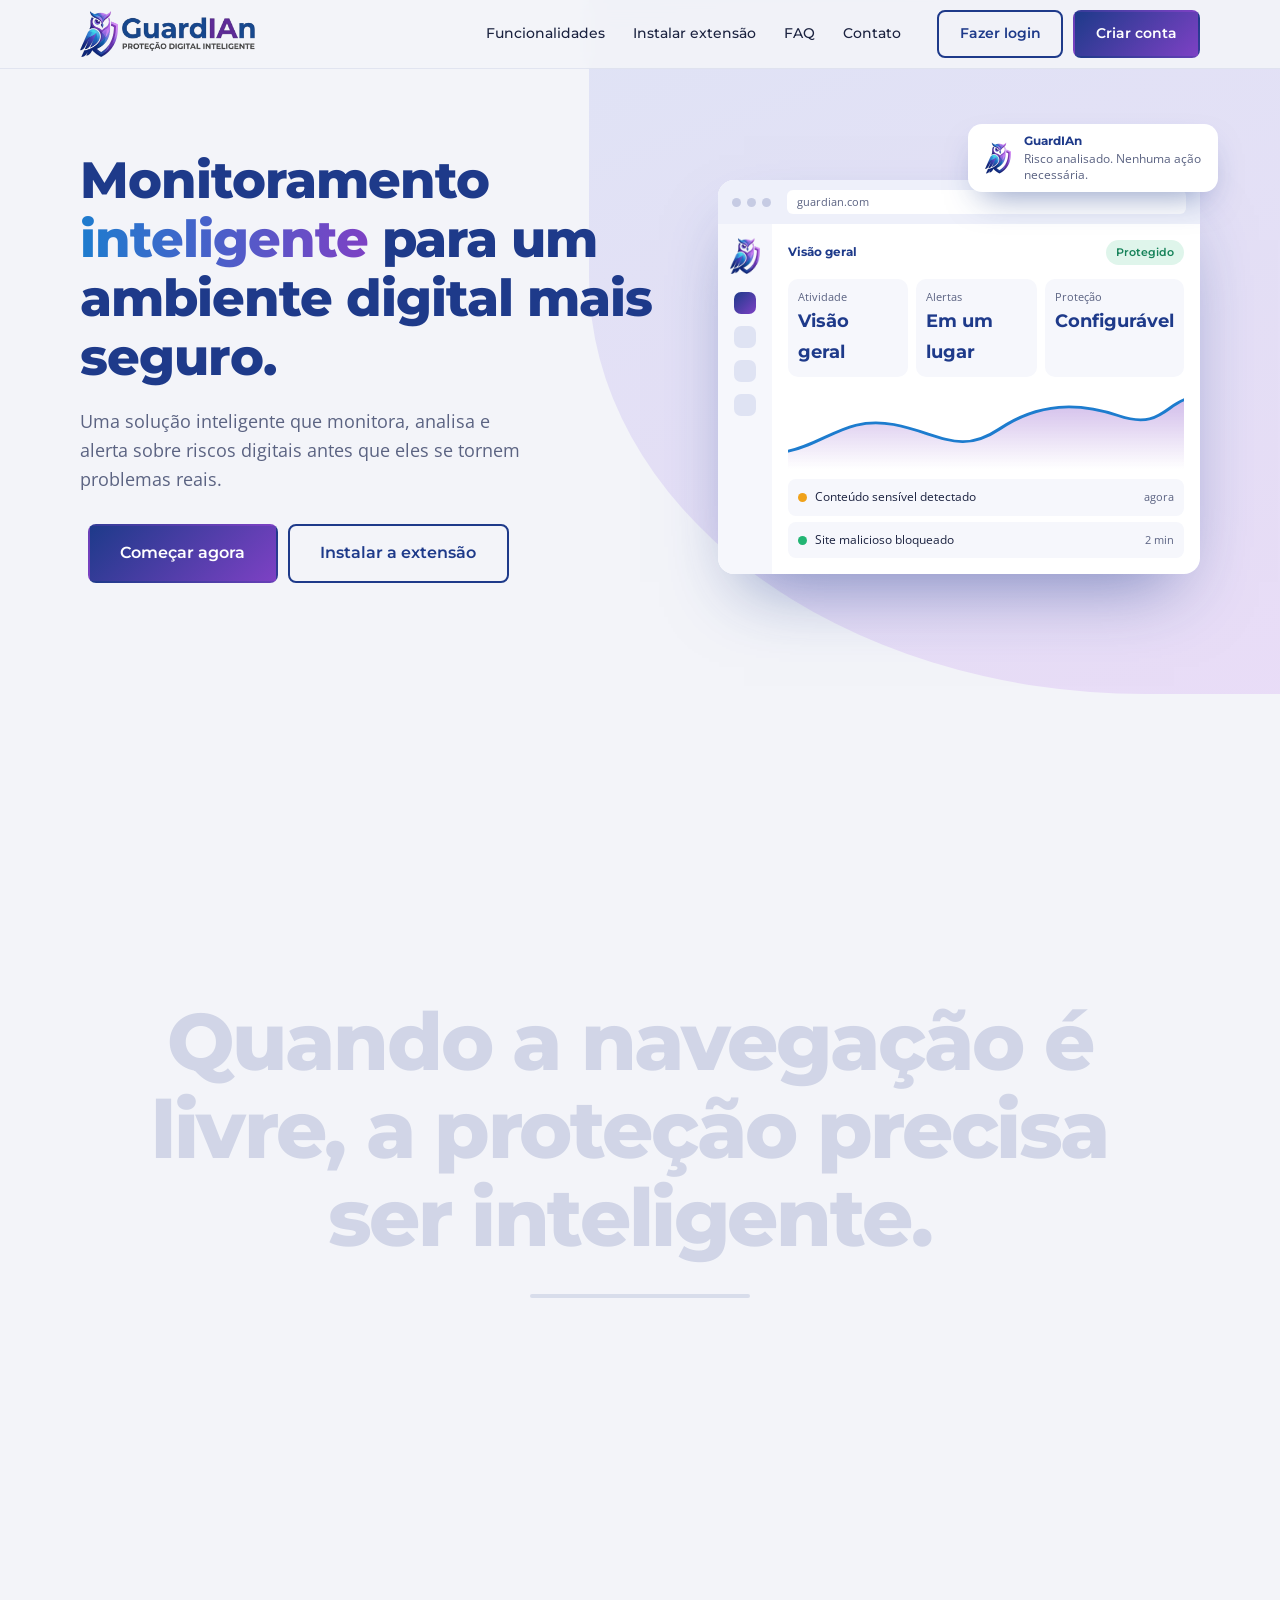
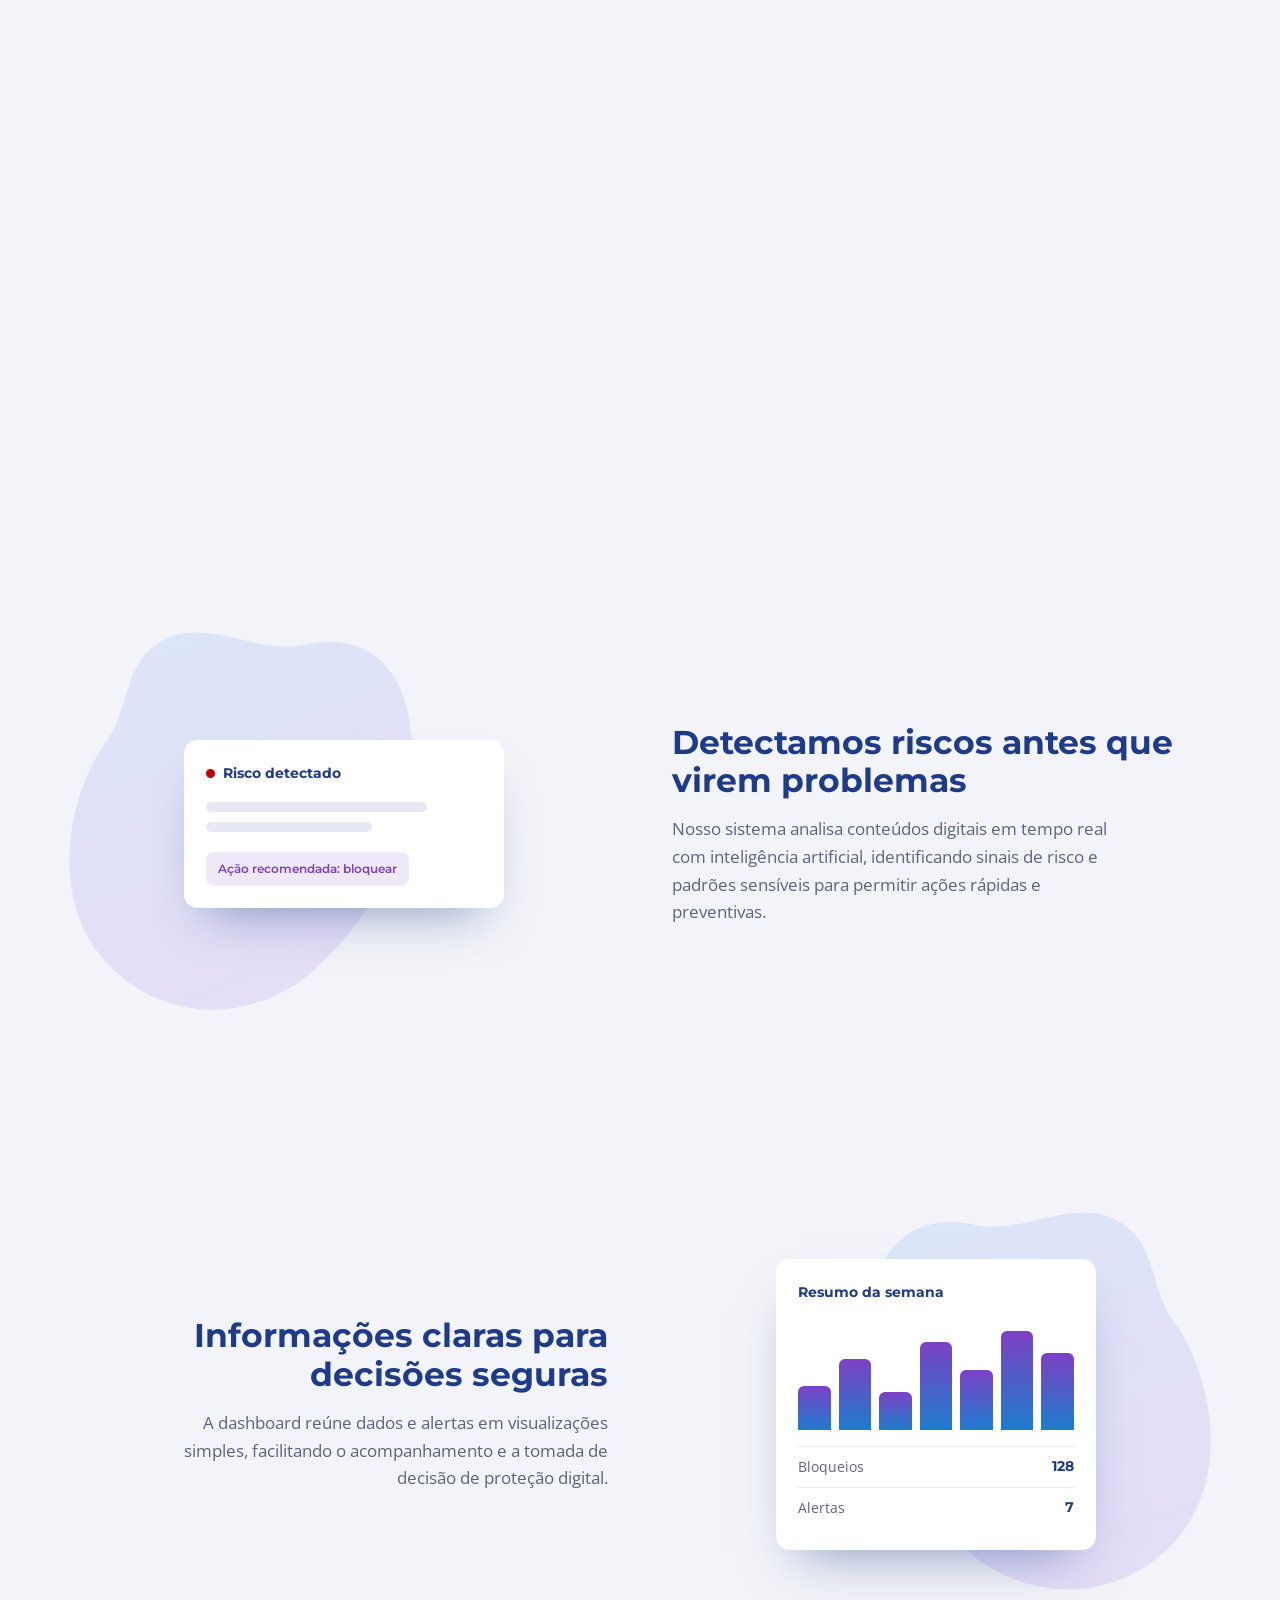
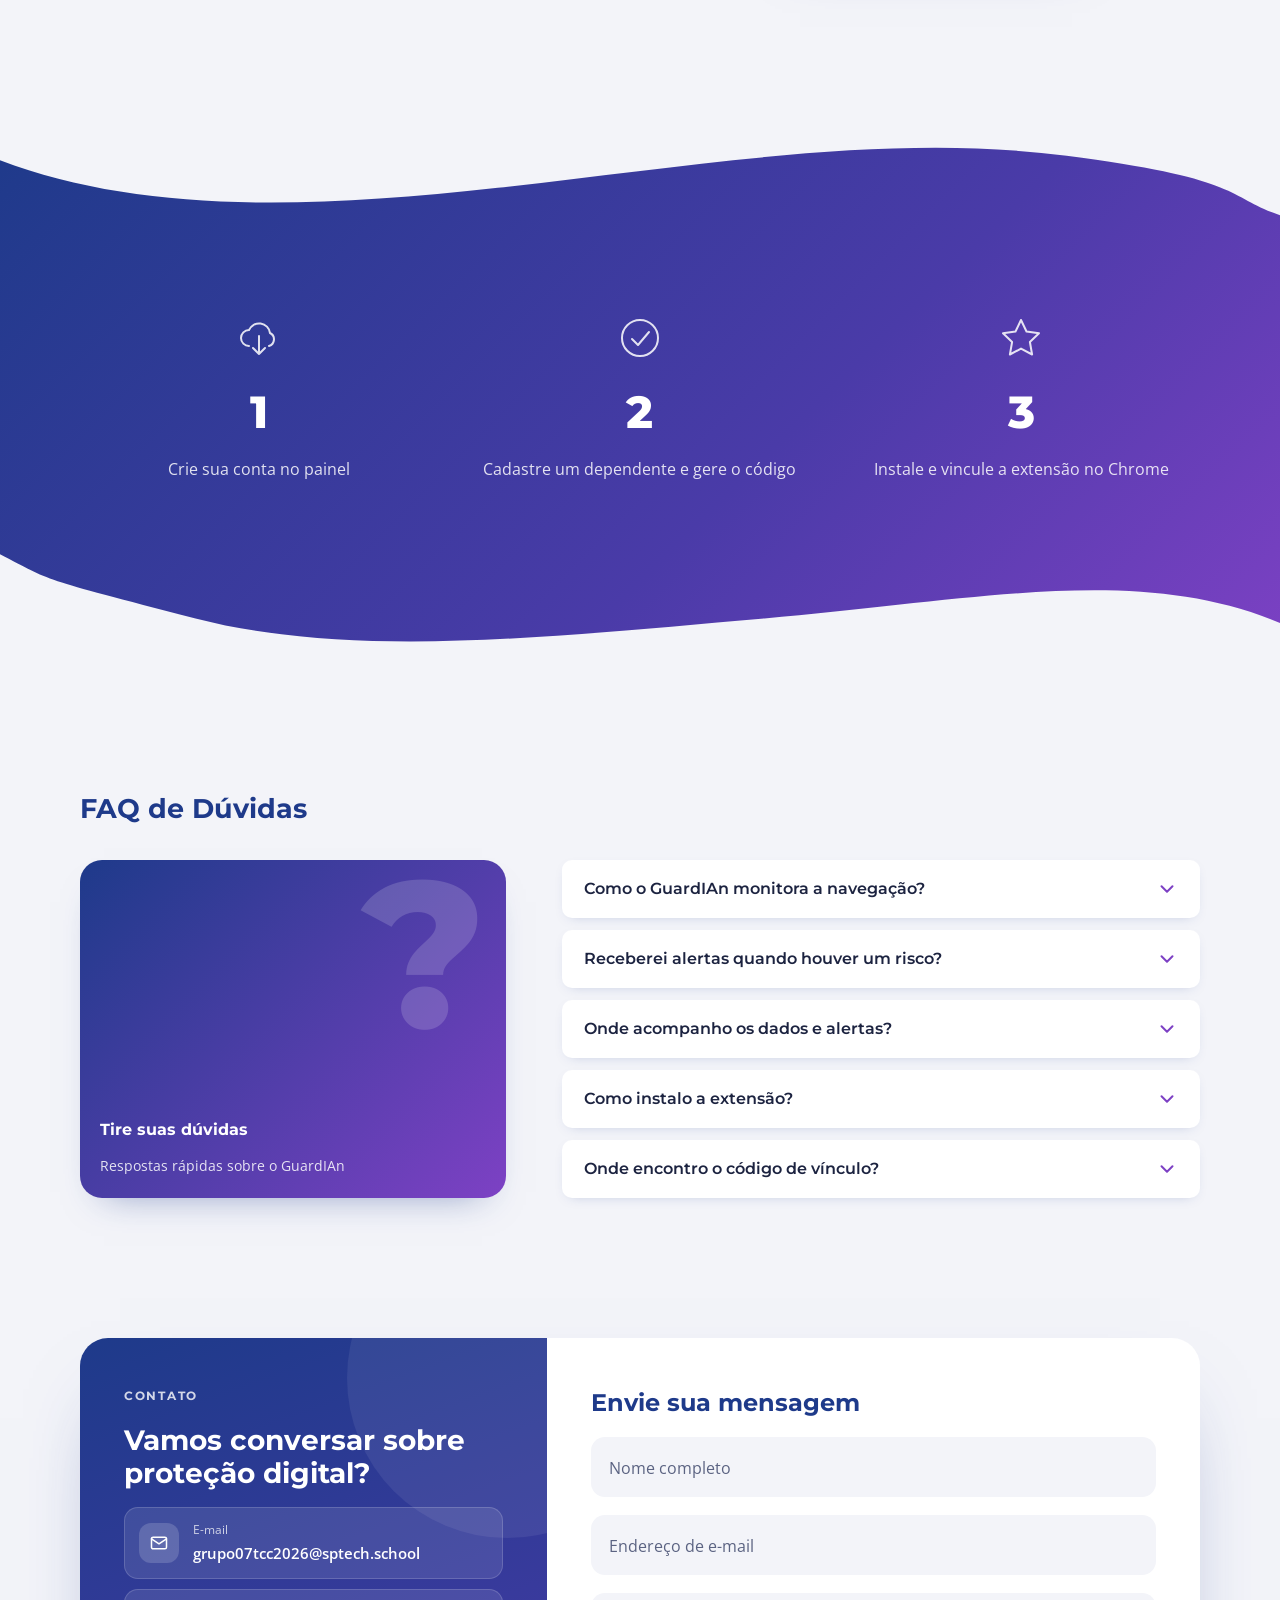
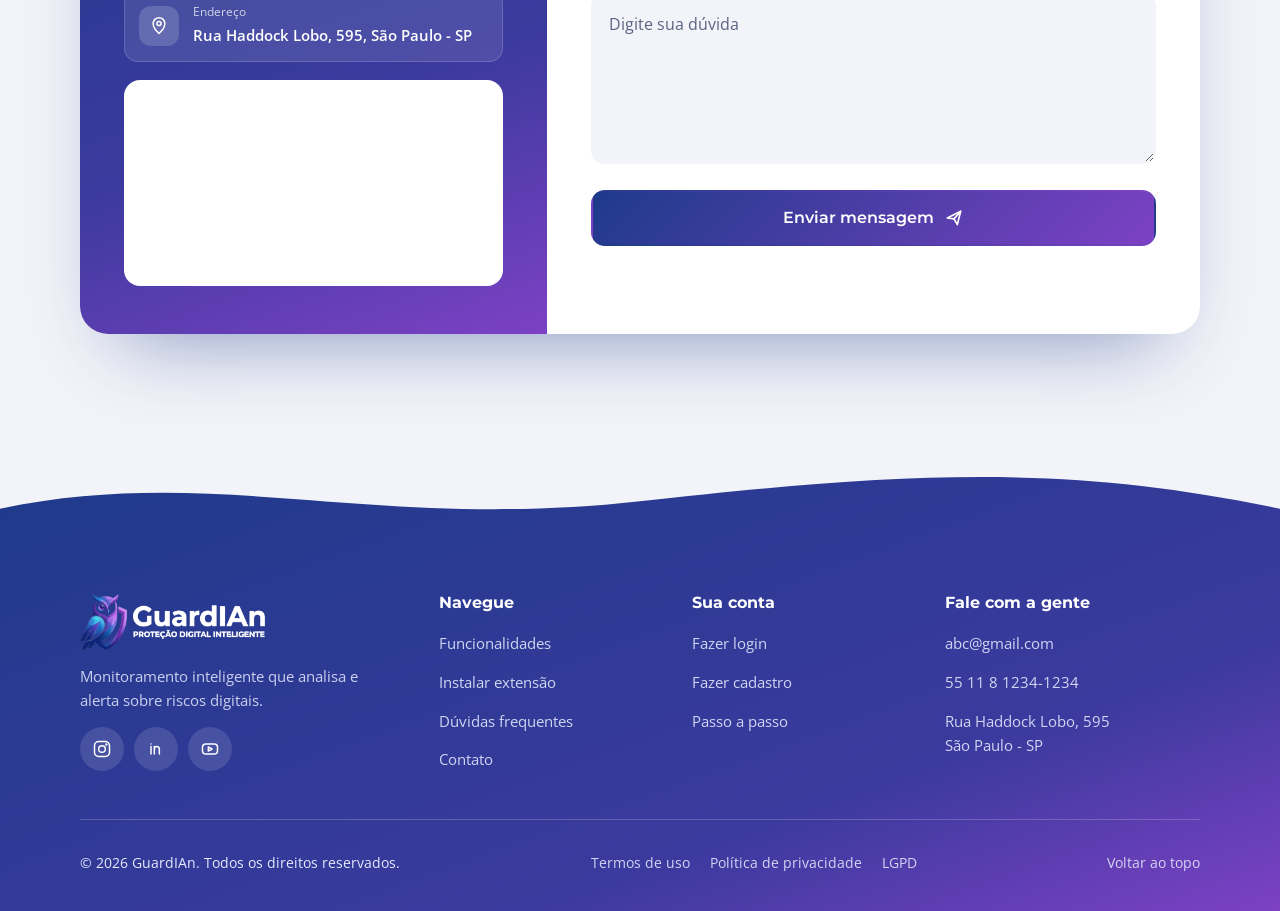
==== commit 1af2d969: "feat: formulário de contato da landing envia mensagem real Co-authored-by: Copilot <223556219+Copilo" ====
--- a/landing/index.html
+++ b/landing/index.html
@@ -172,7 +172,7 @@
           </div>
           <div class="acc-item">
             <button class="acc-btn" aria-expanded="false">Onde encontro o código de vínculo?<svg viewBox="0 0 24 24"><path d="m6 9 6 6 6-6"/></svg></button>
-            <div class="acc-panel"><p>No painel, cadastre o dependente, abra Dispositivos e gere um código de vínculo. O código deve ser informado nas Opções da extensão.</p></div>
+            <div class="acc-panel"><p>No painel, cadastre o dependente e clique em Vincular no cartão dele para gerar o código. Clique no ícone do Guardian na barra do navegador: na janelinha, entre com a mesma conta do painel, digite o código e clique em Conectar.</p></div>
           </div>
         </div>
       </div>
@@ -200,7 +200,8 @@
           <h3>Envie sua mensagem</h3>
           <div class="fl"><input id="nome" name="nome" type="text" placeholder=" " autocomplete="name" required><label for="nome">Nome completo</label></div>
           <div class="fl"><input id="email" name="email" type="email" placeholder=" " autocomplete="email" required><label for="email">Endereço de e-mail</label></div>
-          <div class="fl"><textarea id="msg" name="msg" rows="5" placeholder=" " required></textarea><label for="msg">Digite sua dúvida</label></div>
+          <div class="fl"><textarea id="msg" name="msg" rows="5" placeholder=" " maxlength="4000" required></textarea><label for="msg">Digite sua dúvida</label></div>
+          <div aria-hidden="true" style="position:absolute;left:-10000px;width:1px;height:1px;overflow:hidden"><label for="site">Não preencha este campo</label><input id="site" name="site" type="text" tabindex="-1" autocomplete="off"></div>
           <button type="submit" class="btn btn-solid btn-send">Enviar mensagem <svg viewBox="0 0 24 24" aria-hidden="true"><path d="M4 12 20 4l-4 16-4-7z"/><path d="m12 13 8-9"/></svg></button>
           <p class="form-msg" id="formMsg" role="status" aria-live="polite"></p>
         </form>
@@ -238,6 +239,7 @@
 </footer>
 
 <script src="script.js"></script>
+<script src="/dashboard/js/guardian-flow.js"></script>
 <script>
   // Sessão compartilhada com o painel: quem já entrou vê "Continuar" e "Sair".
   (function () {
@@ -248,8 +250,9 @@
       if (!head || !head.contains(a)) { a.href = 'onboarding.html'; if (/Começar|Criar|cadastro/i.test(a.textContent)) a.textContent = 'Continuar'; }
     });
     document.querySelectorAll('[data-sair]').forEach(function (b) {
-      b.addEventListener('click', function () {
-        localStorage.removeItem('guardian_token'); localStorage.removeItem('guardian_email'); location.reload();
+      b.addEventListener('click', async function () {
+        try { await window.GuardianFlow.logout('/'); }
+        catch (error) { alert(error.message); location.reload(); }
       });
     });
   })();
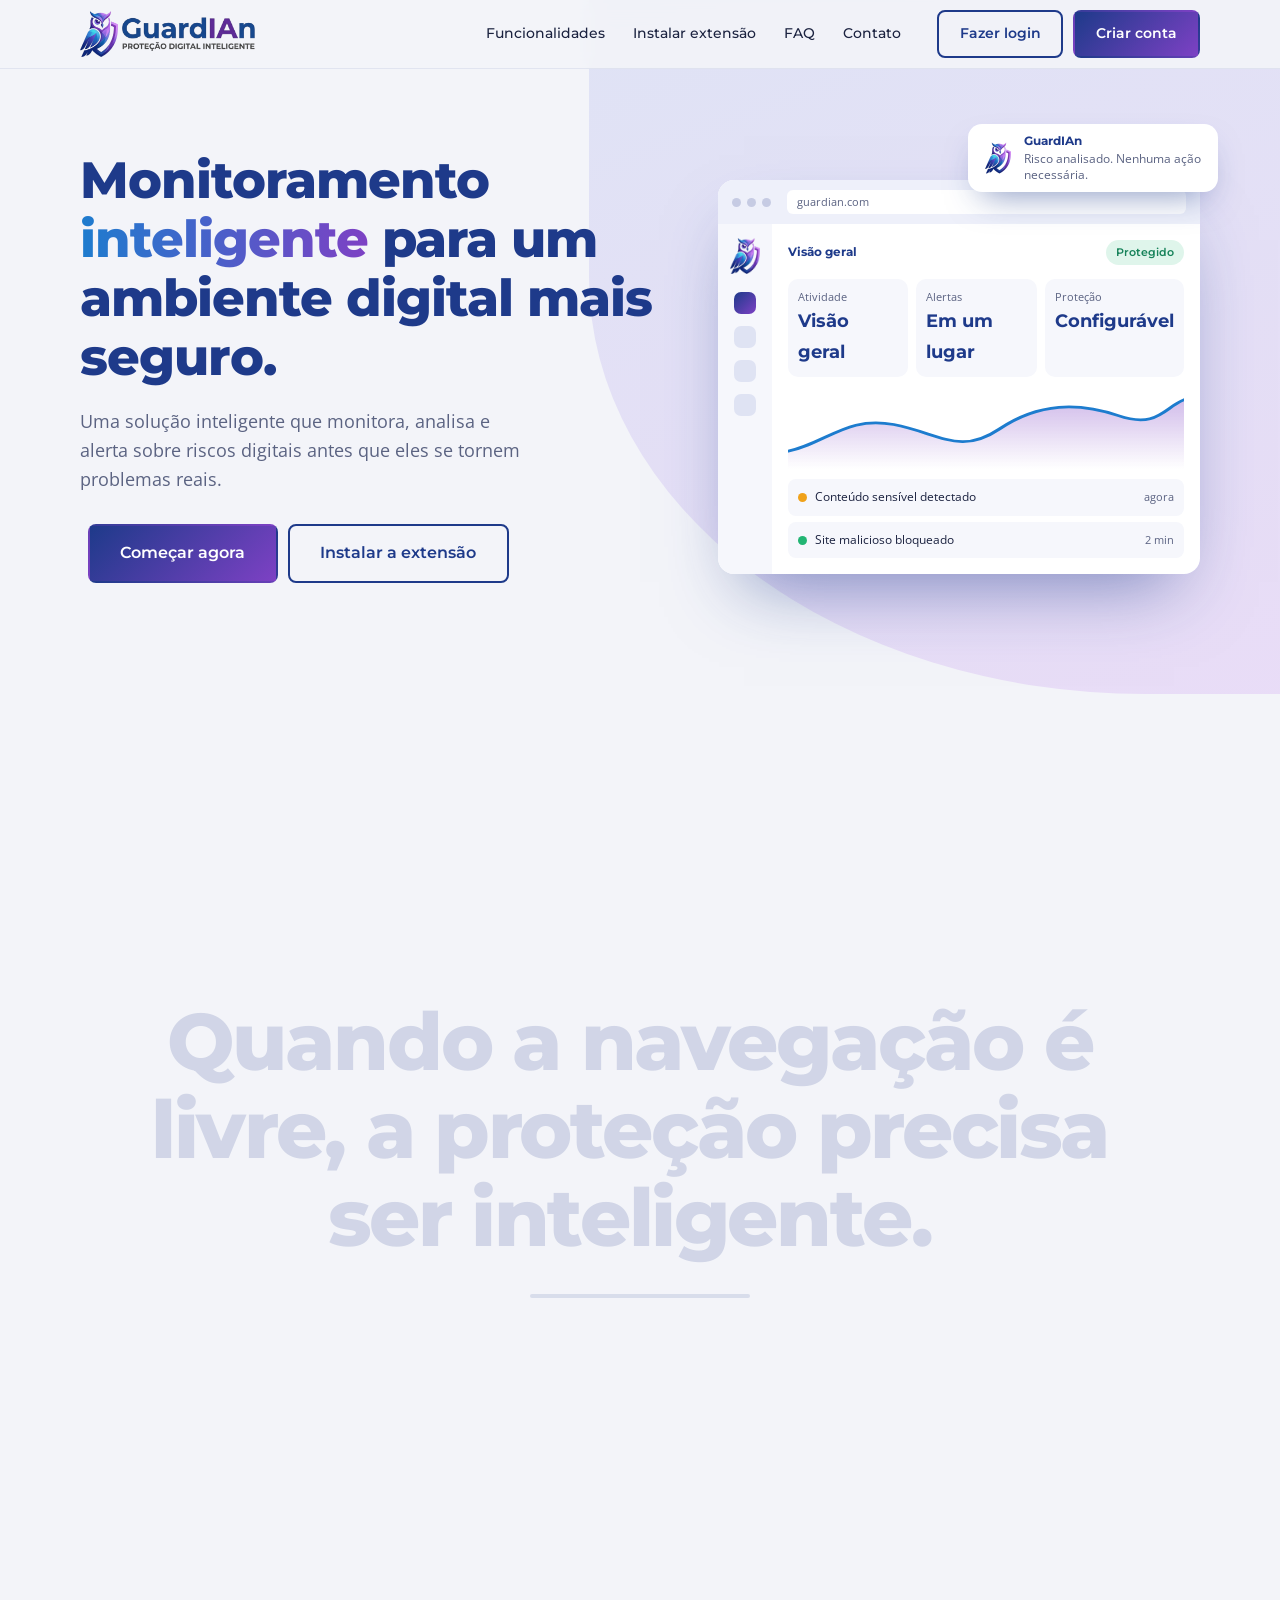
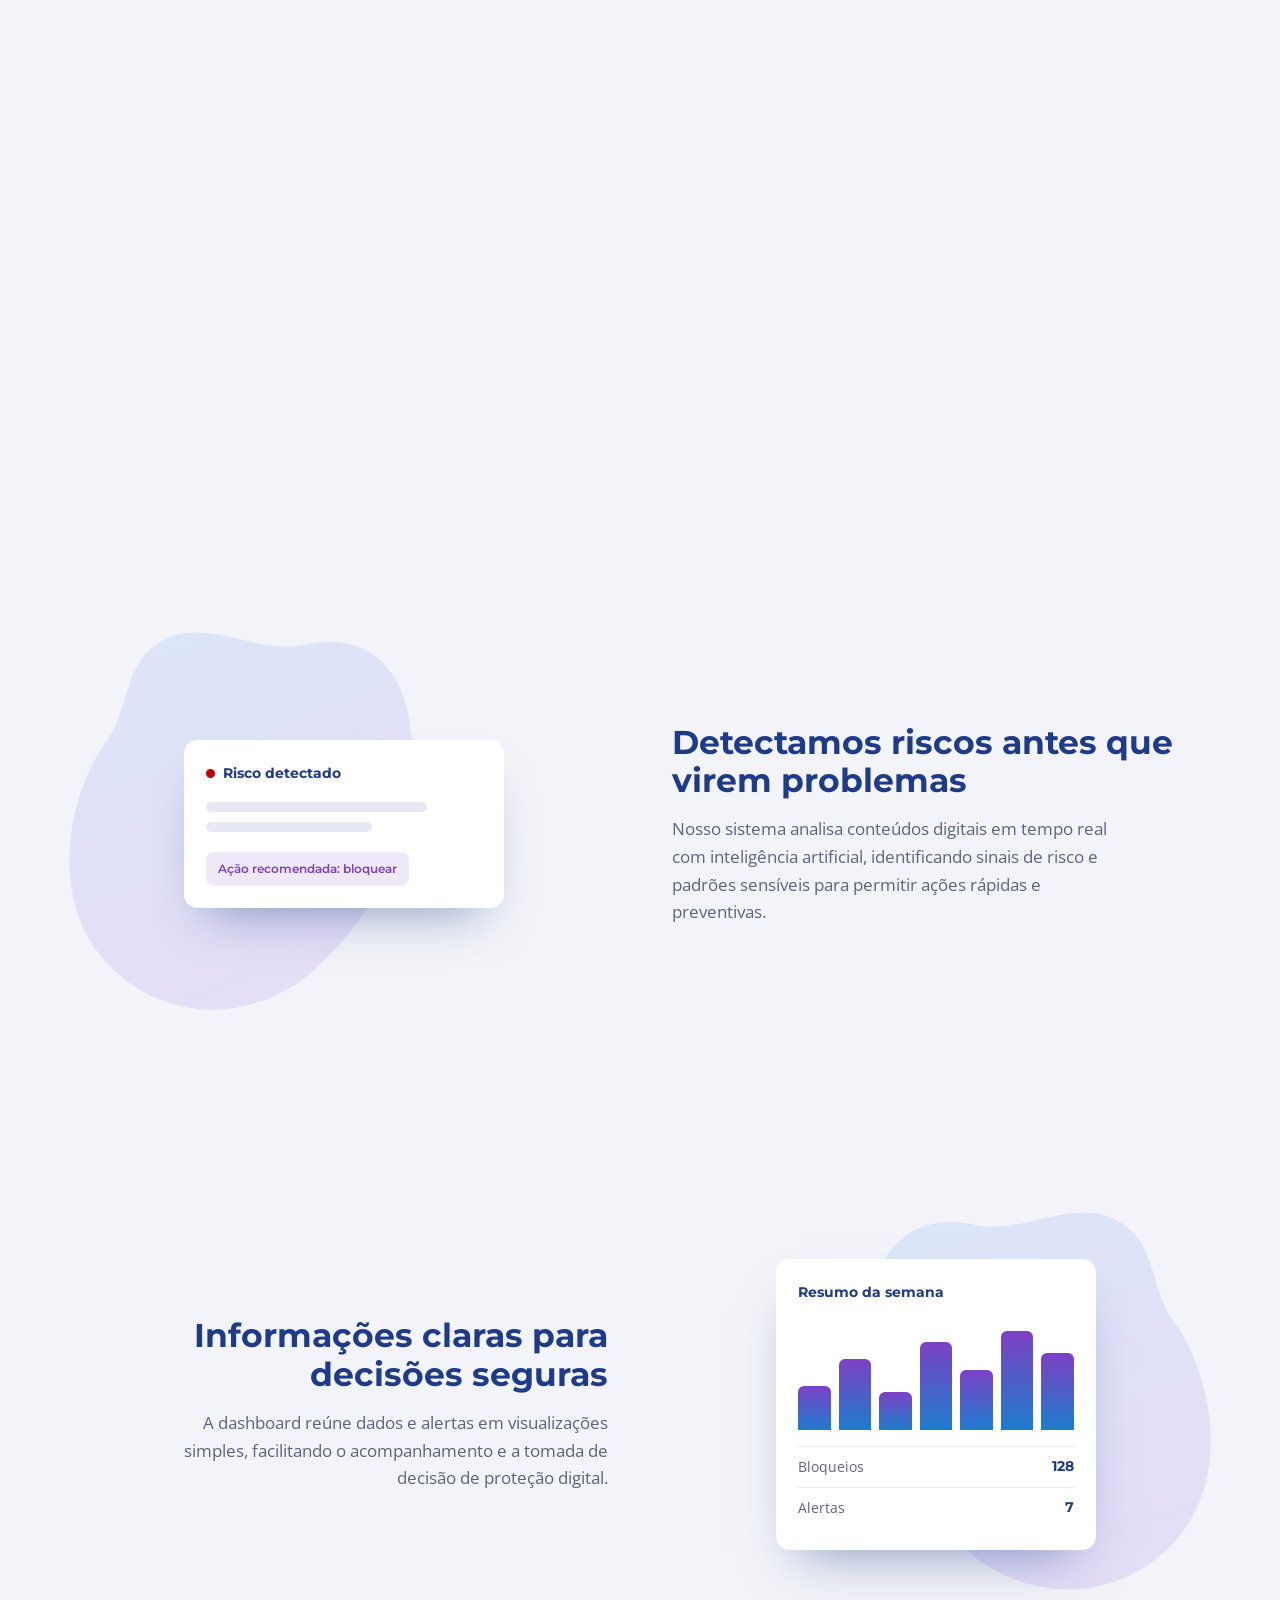
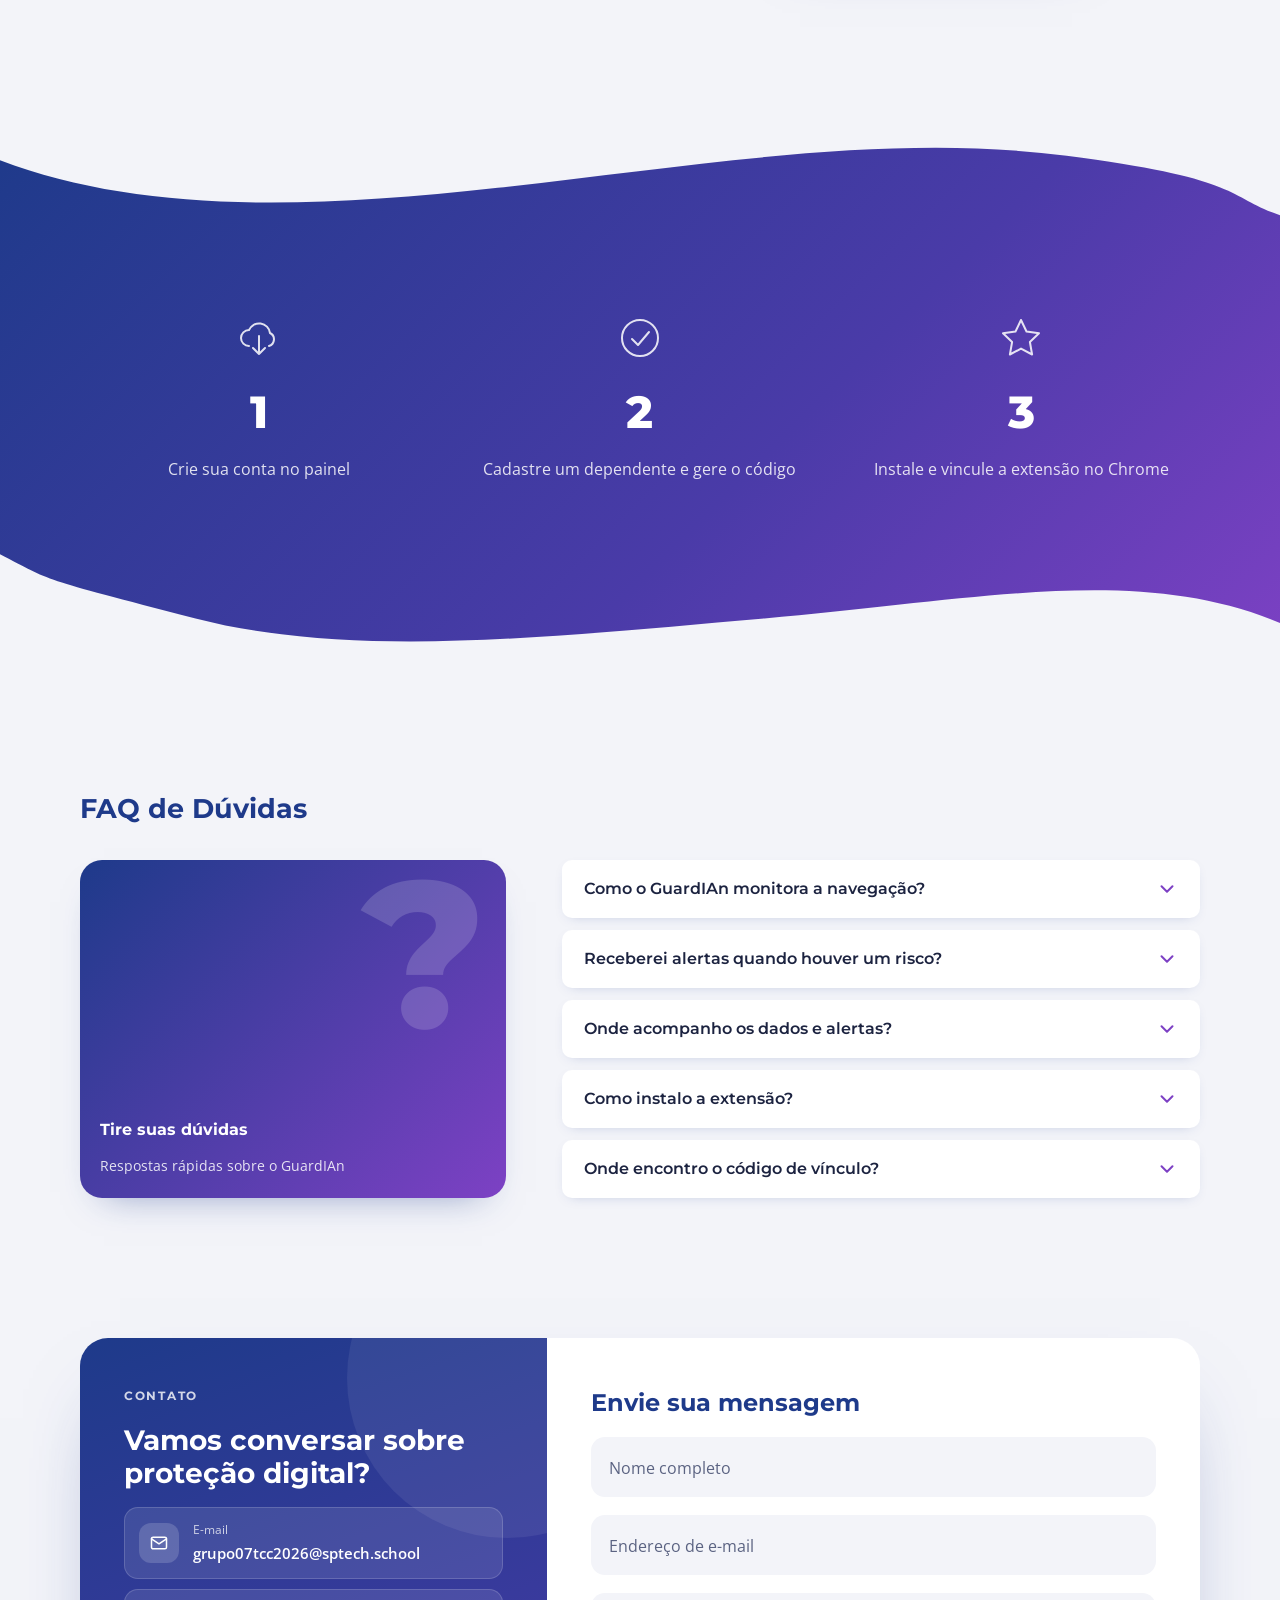
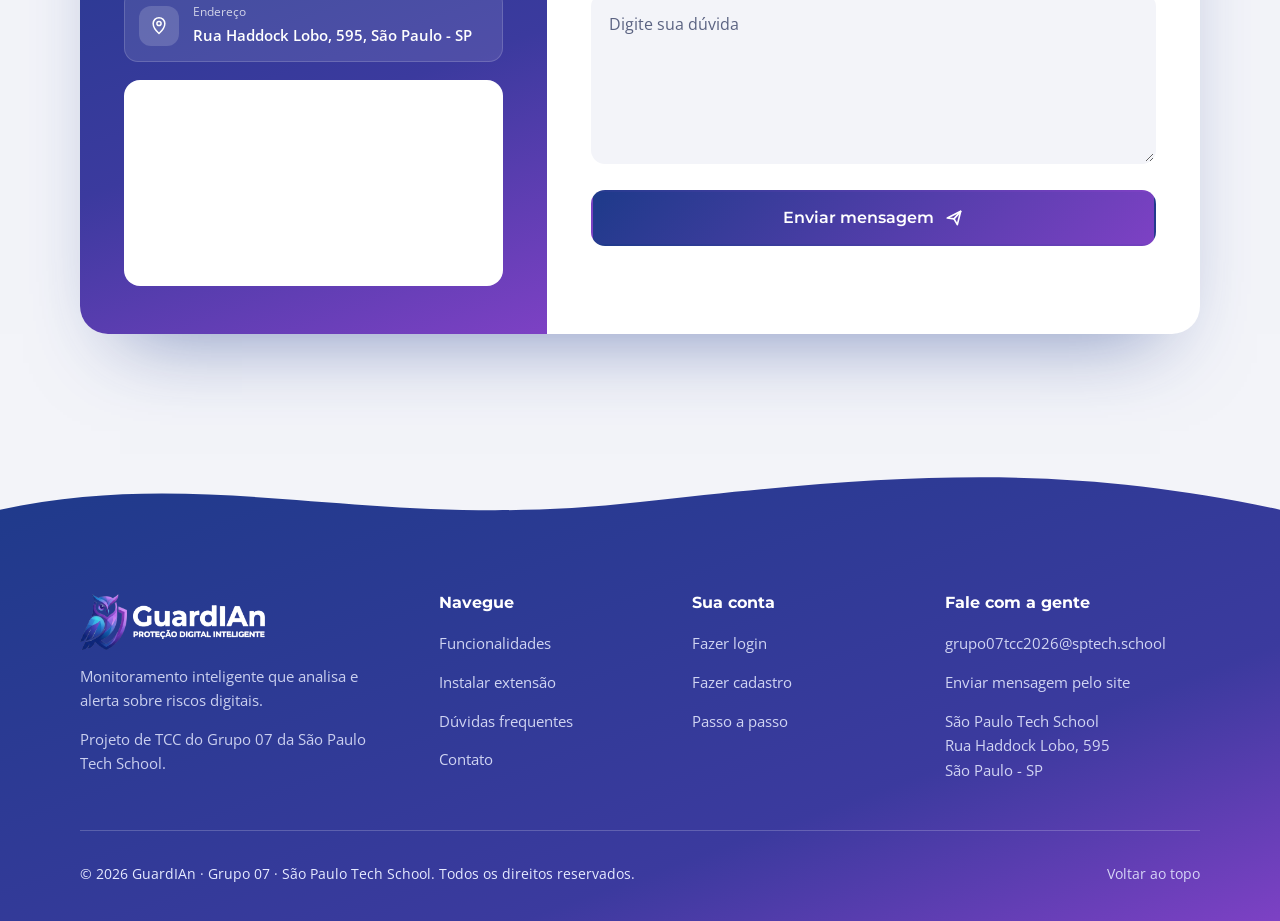
==== commit 952e91eb: "feat: footer da landing com informações reais do projeto Remove e-mail, telefone, redes sociais e li" ====
--- a/landing/index.html
+++ b/landing/index.html
@@ -216,23 +216,18 @@
       <div class="footer-brand">
         <a href="#topo" class="f-logo" aria-label="GuardIAn, voltar ao topo"><img src="img/logo-icon.png" alt="" class="f-icon"><img src="img/logo-texto-branco.png" alt="GuardIAn - Proteção digital inteligente" class="f-text"></a>
         <p>Monitoramento inteligente que analisa e alerta sobre riscos digitais.</p>
-        <div class="social">
-          <a href="#" aria-label="Instagram do GuardIAn"><svg viewBox="0 0 24 24" aria-hidden="true"><rect x="3" y="3" width="18" height="18" rx="5"/><circle cx="12" cy="12" r="4"/><circle cx="17.3" cy="6.7" r=".6"/></svg></a>
-          <a href="#" aria-label="LinkedIn do GuardIAn"><svg viewBox="0 0 24 24" aria-hidden="true"><path d="M6 9v9M6 6v.01M10 18V9m0 3c0-2 1.5-3 3-3s3 1 3 3.5V18"/></svg></a>
-          <a href="#" aria-label="YouTube do GuardIAn"><svg viewBox="0 0 24 24" aria-hidden="true"><rect x="3" y="6" width="18" height="12" rx="4"/><path d="m10 9.5 4.5 2.5-4.5 2.5z"/></svg></a>
-        </div>
+        <p>Projeto de TCC do Grupo 07 da São Paulo Tech School.</p>
       </div>
       <nav aria-label="Navegação do site"><h3>Navegue</h3><a href="#funcionalidades">Funcionalidades</a><a href="onboarding.html">Instalar extensão</a><a href="#faq">Dúvidas frequentes</a><a href="#contato">Contato</a></nav>
       <nav aria-label="Sua conta"><h3>Sua conta</h3><a href="auth.html">Fazer login</a><a href="auth.html?aba=cadastro">Fazer cadastro</a><a href="onboarding.html">Passo a passo</a></nav>
       <div class="footer-contact"><h3>Fale com a gente</h3>
-        <a href="mailto:abc@gmail.com">abc@gmail.com</a>
-        <a href="tel:+5511812341234">55 11 8 1234-1234</a>
-        <address>Rua Haddock Lobo, 595<br>São Paulo - SP</address>
+        <a href="mailto:grupo07tcc2026@sptech.school">grupo07tcc2026@sptech.school</a>
+        <a href="#contato">Enviar mensagem pelo site</a>
+        <address>São Paulo Tech School<br>Rua Haddock Lobo, 595<br>São Paulo - SP</address>
       </div>
     </div>
     <div class="footer-bottom">
-      <span>© 2026 GuardIAn. Todos os direitos reservados.</span>
-      <ul><li><a href="#">Termos de uso</a></li><li><a href="#">Política de privacidade</a></li><li><a href="#">LGPD</a></li></ul>
+      <span>© 2026 GuardIAn · Grupo 07 · São Paulo Tech School. Todos os direitos reservados.</span>
       <a href="#topo" class="to-top">Voltar ao topo</a>
     </div>
   </div>
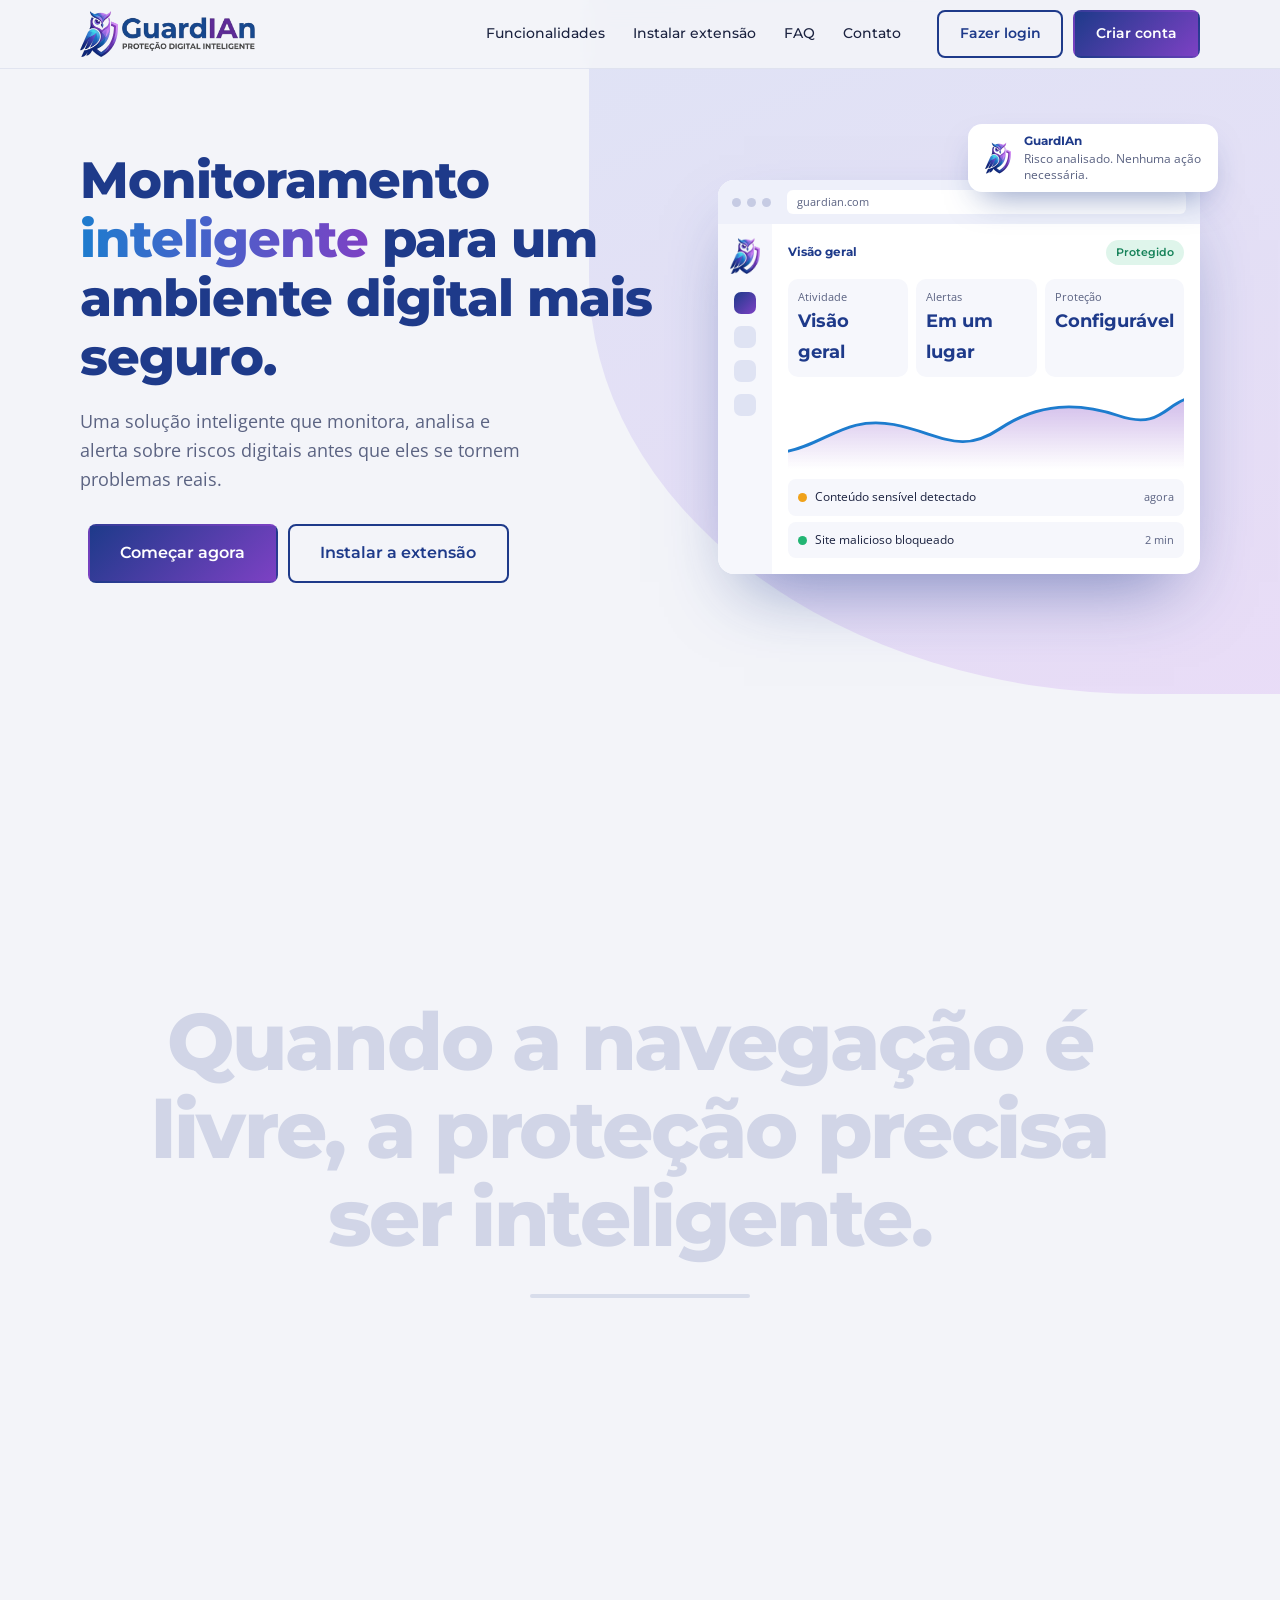
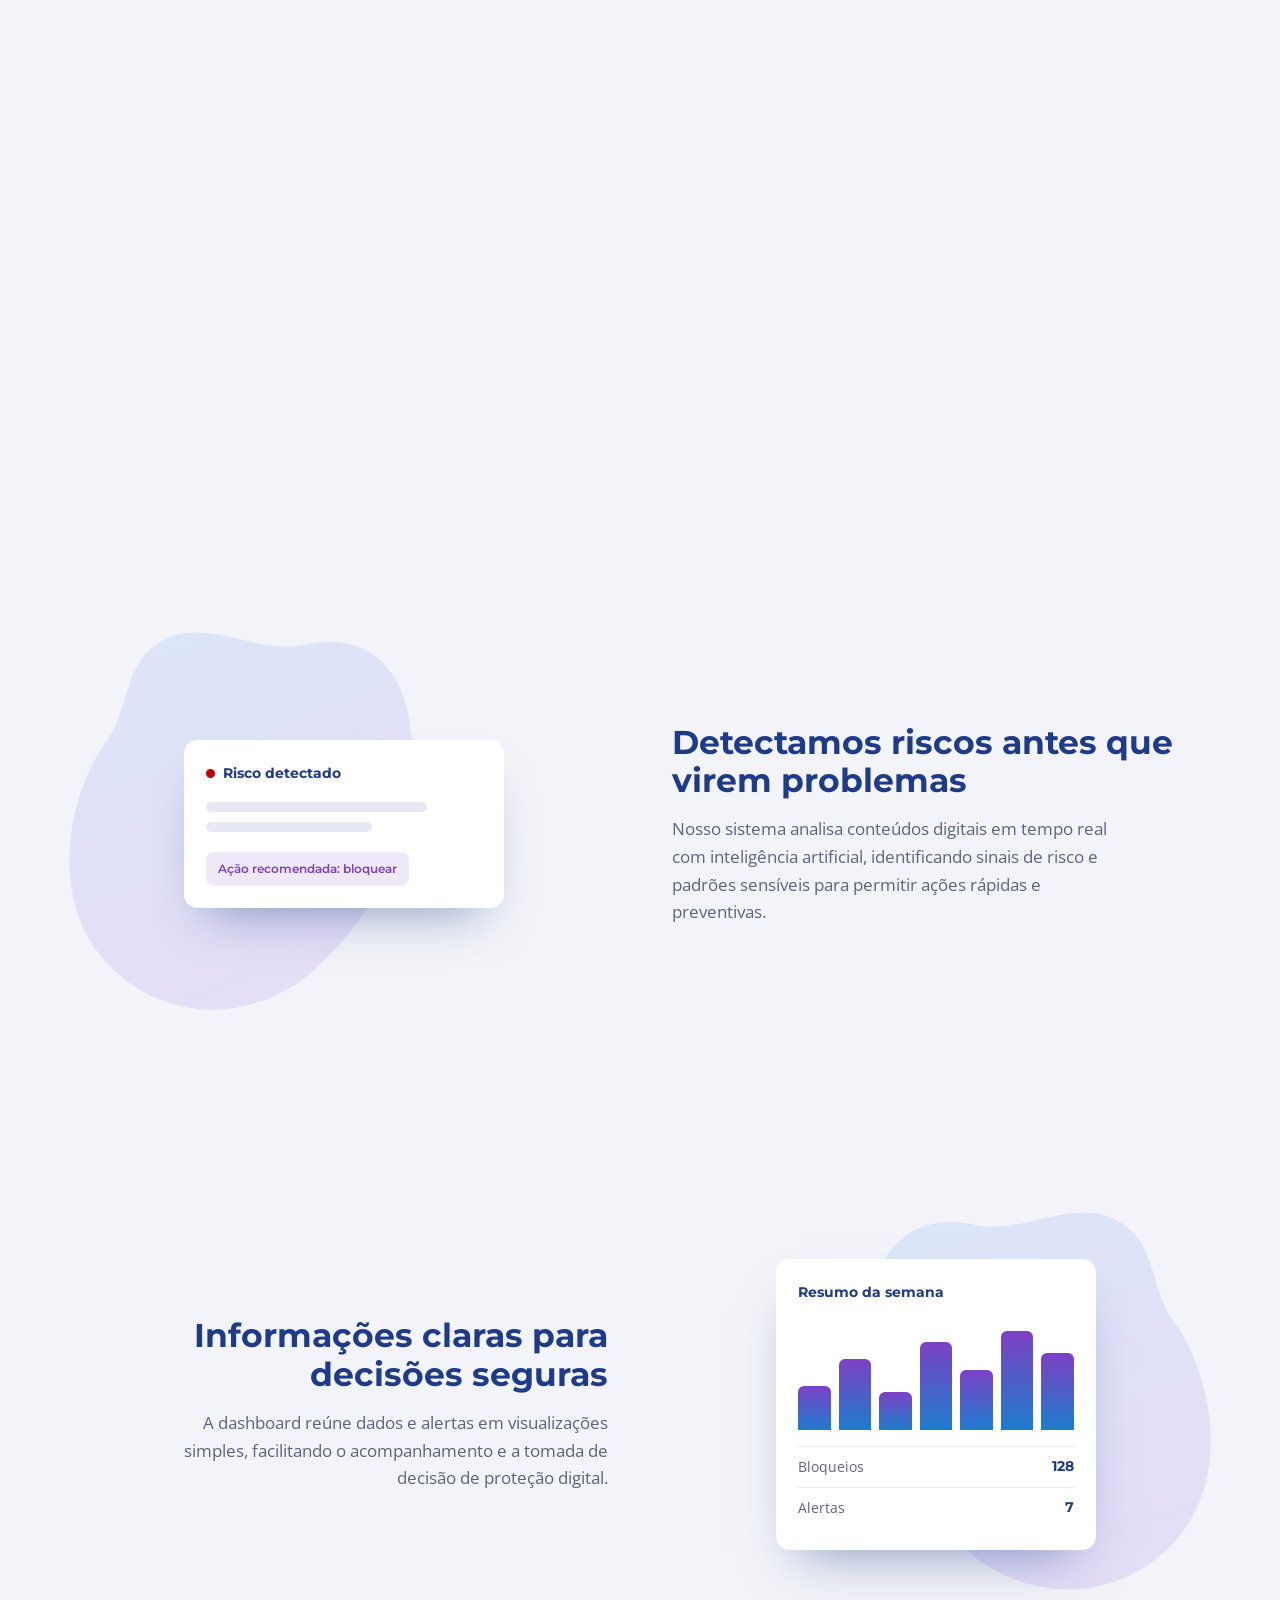
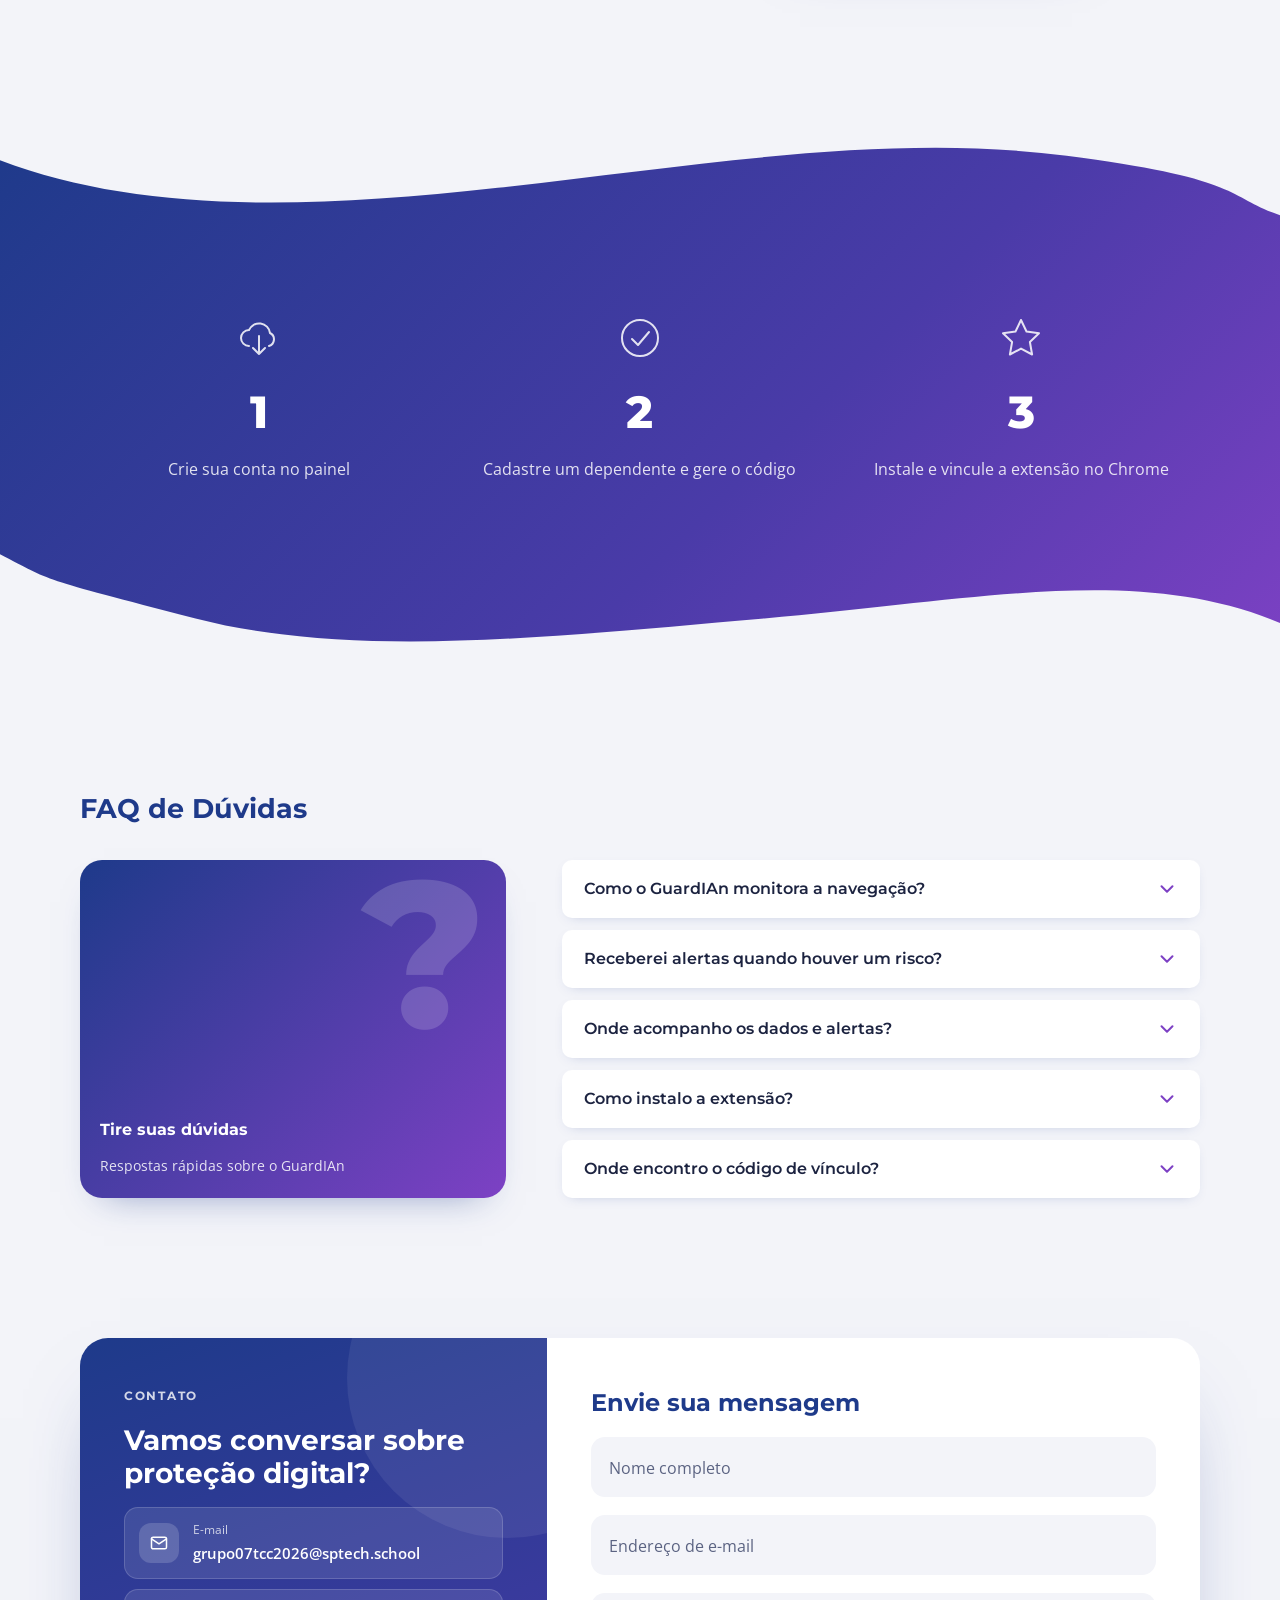
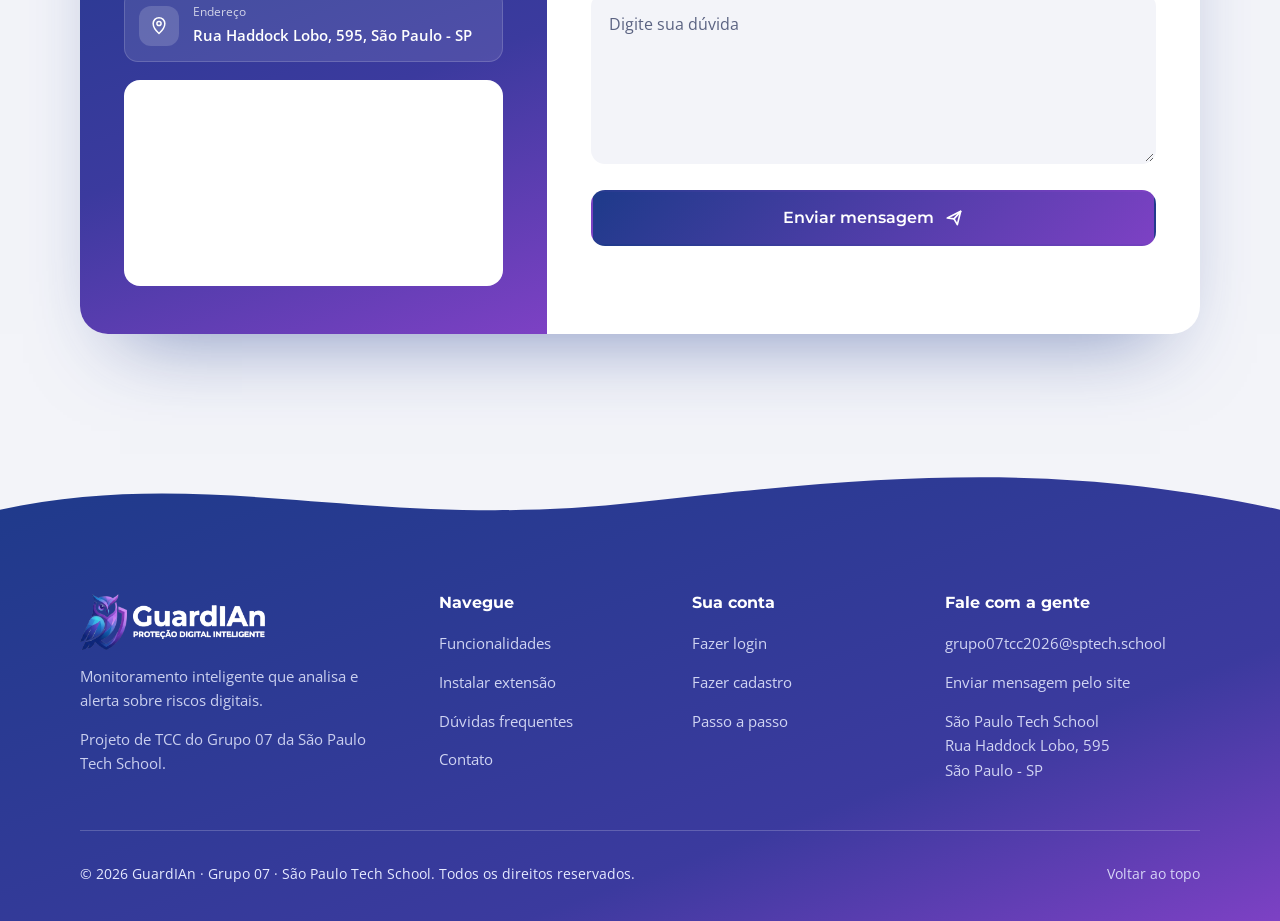
==== commit f3444c46: "feat(web): adapta interface para celular Co-authored-by: Copilot <223556219+Copilot@users.noreply.gi" ====
--- a/landing/index.html
+++ b/landing/index.html
@@ -2,7 +2,7 @@
 <html lang="pt-BR">
 <head>
   <meta charset="UTF-8">
-  <meta name="viewport" content="width=device-width, initial-scale=1">
+  <meta name="viewport" content="width=device-width, initial-scale=1, viewport-fit=cover">
   <title>GuardIAn | Proteção digital inteligente</title>
   <meta name="description" content="Monitoramento inteligente que analisa e alerta sobre riscos digitais antes que eles se tornem problemas reais.">
   <link rel="preconnect" href="https://fonts.googleapis.com">
@@ -11,7 +11,7 @@
   <link rel="icon" type="image/png" href="img/favicon.png">
   <link rel="apple-touch-icon" href="img/favicon.png">
   <link rel="stylesheet" href="style.css">
-  <link rel="stylesheet" href="responsive.css">
+  <link rel="stylesheet" href="responsive.css?v=4">
 </head>
 <body>
 
@@ -20,6 +20,7 @@
     <img src="img/logo-icon.png" alt="" class="brand-icon">
     <img src="img/logo-texto.png" alt="GuardIAn - Proteção digital inteligente" class="brand-text">
   </a>
+  <a class="header-quick-login" href="auth.html">Entrar</a>
   <button class="menu-toggle" aria-label="Abrir menu" aria-expanded="false" aria-controls="menu">
     <span></span><span></span><span></span>
   </button>
--- a/landing/responsive.css
+++ b/landing/responsive.css
@@ -39,6 +39,8 @@
 
 /* ---------- Menu móvel e colunas únicas ---------- */
 @media (max-width:900px){
+  html,body,body *{scrollbar-width:none;-ms-overflow-style:none}
+  html::-webkit-scrollbar,body::-webkit-scrollbar,body *::-webkit-scrollbar{display:none}
   .header{padding:8px 20px}
   .menu-toggle{display:flex}
   .nav{position:absolute;top:100%;left:0;right:0;flex-direction:column;align-items:stretch;gap:2px;padding:12px 20px 24px;background:var(--bg);border-bottom:1px solid rgba(30,58,138,.1);box-shadow:0 20px 30px -20px rgba(30,58,138,.4);display:none}
@@ -159,3 +161,66 @@
   .fl1,.fl2{display:none}
   .dev{width:120px;padding:16px 8px}
 }
+
+.header-quick-login,
+.onb-mobile-note,
+.onb-mobile-label{display:none}
+
+@media (max-width:900px){
+  .header{padding-top:calc(8px + env(safe-area-inset-top,0px))}
+  .nav{max-height:calc(100dvh - 64px - env(safe-area-inset-top,0px));overflow-y:auto;overscroll-behavior:contain}
+  .blob-a{left:0}
+  .blob-b{right:0}
+}
+
+@media (max-width:600px){
+  html{scroll-padding-top:calc(80px + env(safe-area-inset-top,0px))}
+  .header{gap:8px;padding-inline:16px}
+  .brand{flex:1;min-width:0}
+  .brand-icon{height:36px}
+  .brand-text{display:block;height:24px}
+  .header-quick-login{display:inline-flex;align-items:center;justify-content:center;min-height:44px;padding:0 13px;border:1px solid rgba(30,58,138,.18);border-radius:12px;background:#fff;color:var(--marinho);font-family:var(--titulo);font-size:.82rem;font-weight:700}
+  .menu-toggle{flex:none;border:1px solid rgba(30,58,138,.14);border-radius:12px;background:#fff}
+  .hero{padding:calc(94px + env(safe-area-inset-top,0px)) 0 44px}
+  .hero-grid{gap:24px}
+  .hero-text{text-align:left}
+  .hero h1{font-size:clamp(1.75rem,8vw,2.1rem);line-height:1.16;margin-bottom:14px}
+  .hero p{margin:0 0 22px;font-size:.96rem}
+  .hero .nav-actions{flex-direction:column;margin:0;gap:10px}
+  .hero .btn{display:flex;align-items:center;justify-content:center;min-height:52px;border-radius:14px}
+  .hero-visual{padding:0}
+  .device{border-radius:20px}
+  .notif{display:none}
+  .statement{height:auto;margin:0 16px;border-radius:22px;background:#fff;box-shadow:0 12px 30px -20px rgba(30,58,138,.35)}
+  .statement-sticky{position:static;height:auto;min-height:0;padding:36px 22px}
+  .statement-text{font-size:clamp(1.5rem,7vw,2rem);text-align:left}
+  .statement-text .w,.statement-text .w.on{color:var(--marinho);transform:none}
+  .statement-bar{display:none}
+  .feature{padding:38px 0}
+  .feature-grid{gap:18px}
+  .feature-text{order:-1}
+  .feature-text h2{margin-bottom:10px}
+  .feature-text p{font-size:.96rem}
+  .feature-visual{min-height:190px}
+  .stats{margin:12px 16px;padding:48px 20px;border-radius:24px;-webkit-mask:none;mask:none}
+  .stats-grid{gap:24px}
+  .stat svg{width:36px;height:36px;margin-bottom:2px}
+  .stat strong{font-size:1.7rem}
+  .faq{padding:38px 0}
+  .faq-grid{gap:20px}
+  .faq-visual{min-height:150px}
+  .contact{padding:10px 0 44px}
+  .footer{padding-top:60px}
+  .stage{padding:calc(90px + env(safe-area-inset-top,0px)) 16px 30px}
+  .stage .card{padding:24px 20px;border-radius:22px}
+  .form{gap:15px}
+  .onb-main{padding:24px 16px calc(32px + env(safe-area-inset-bottom,0px))}
+  .onb .choice{gap:10px;padding:14px;border-radius:16px}
+  .onb .choice .go{min-height:44px;display:grid;place-items:center}
+  .onb-cta .btn-primary,.onb-cta .btn-secondary{width:100%;min-height:52px;height:auto;padding:12px 18px}
+  #onb[data-cur="intro"] .onb-side,#onb[data-cur="choose"] .onb-side{display:none}
+  #onb[data-cur="choose"] .onb-mobile-note,#onb[data-cur="guide"] .onb-mobile-note,#onb[data-cur="home"] .onb-mobile-note,#onb[data-cur="reinstall"] .onb-mobile-note{display:block}
+  .onb-mobile-note{margin:0 0 20px;padding:12px 14px;border:1px solid #cde4f8;border-radius:14px;background:#edf7ff;color:var(--marinho);font-size:.88rem;line-height:1.5;text-align:left}
+  .onb-desktop-label{display:none}
+  .onb-mobile-label{display:inline}
+}
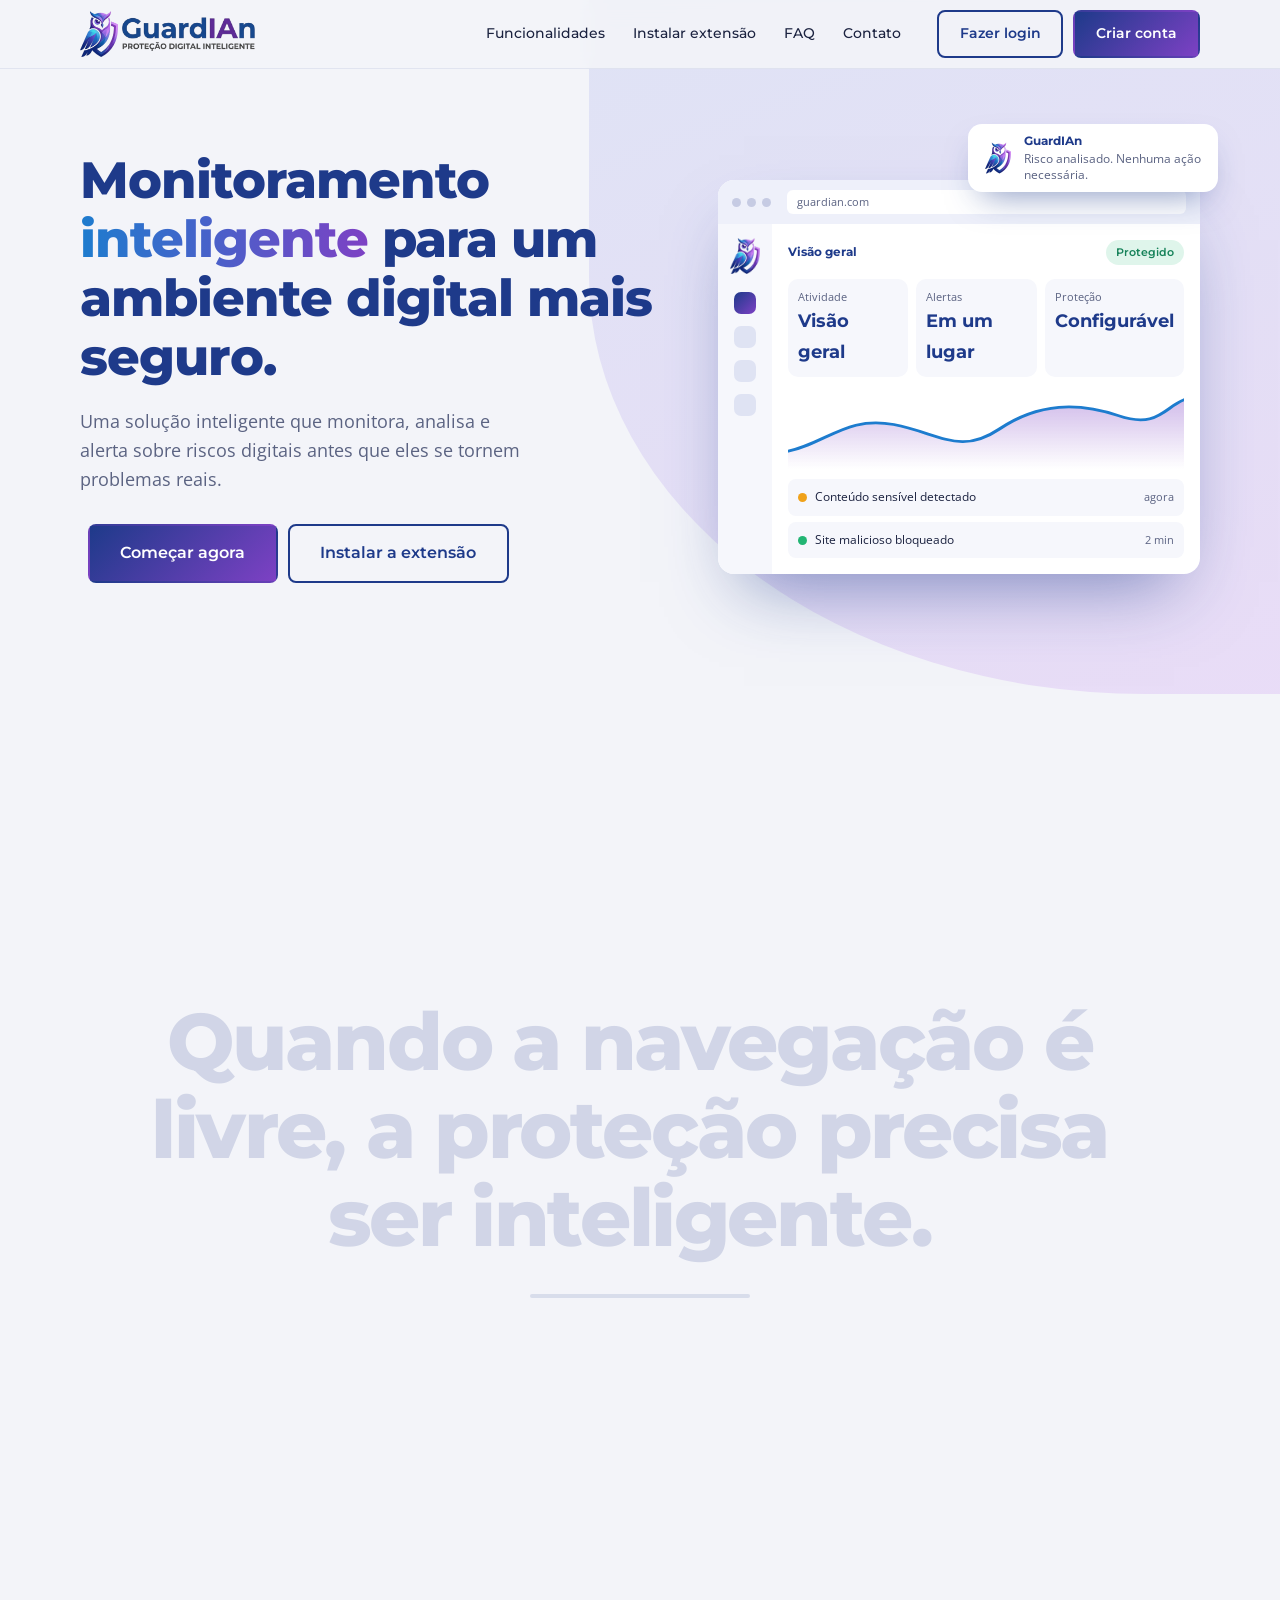
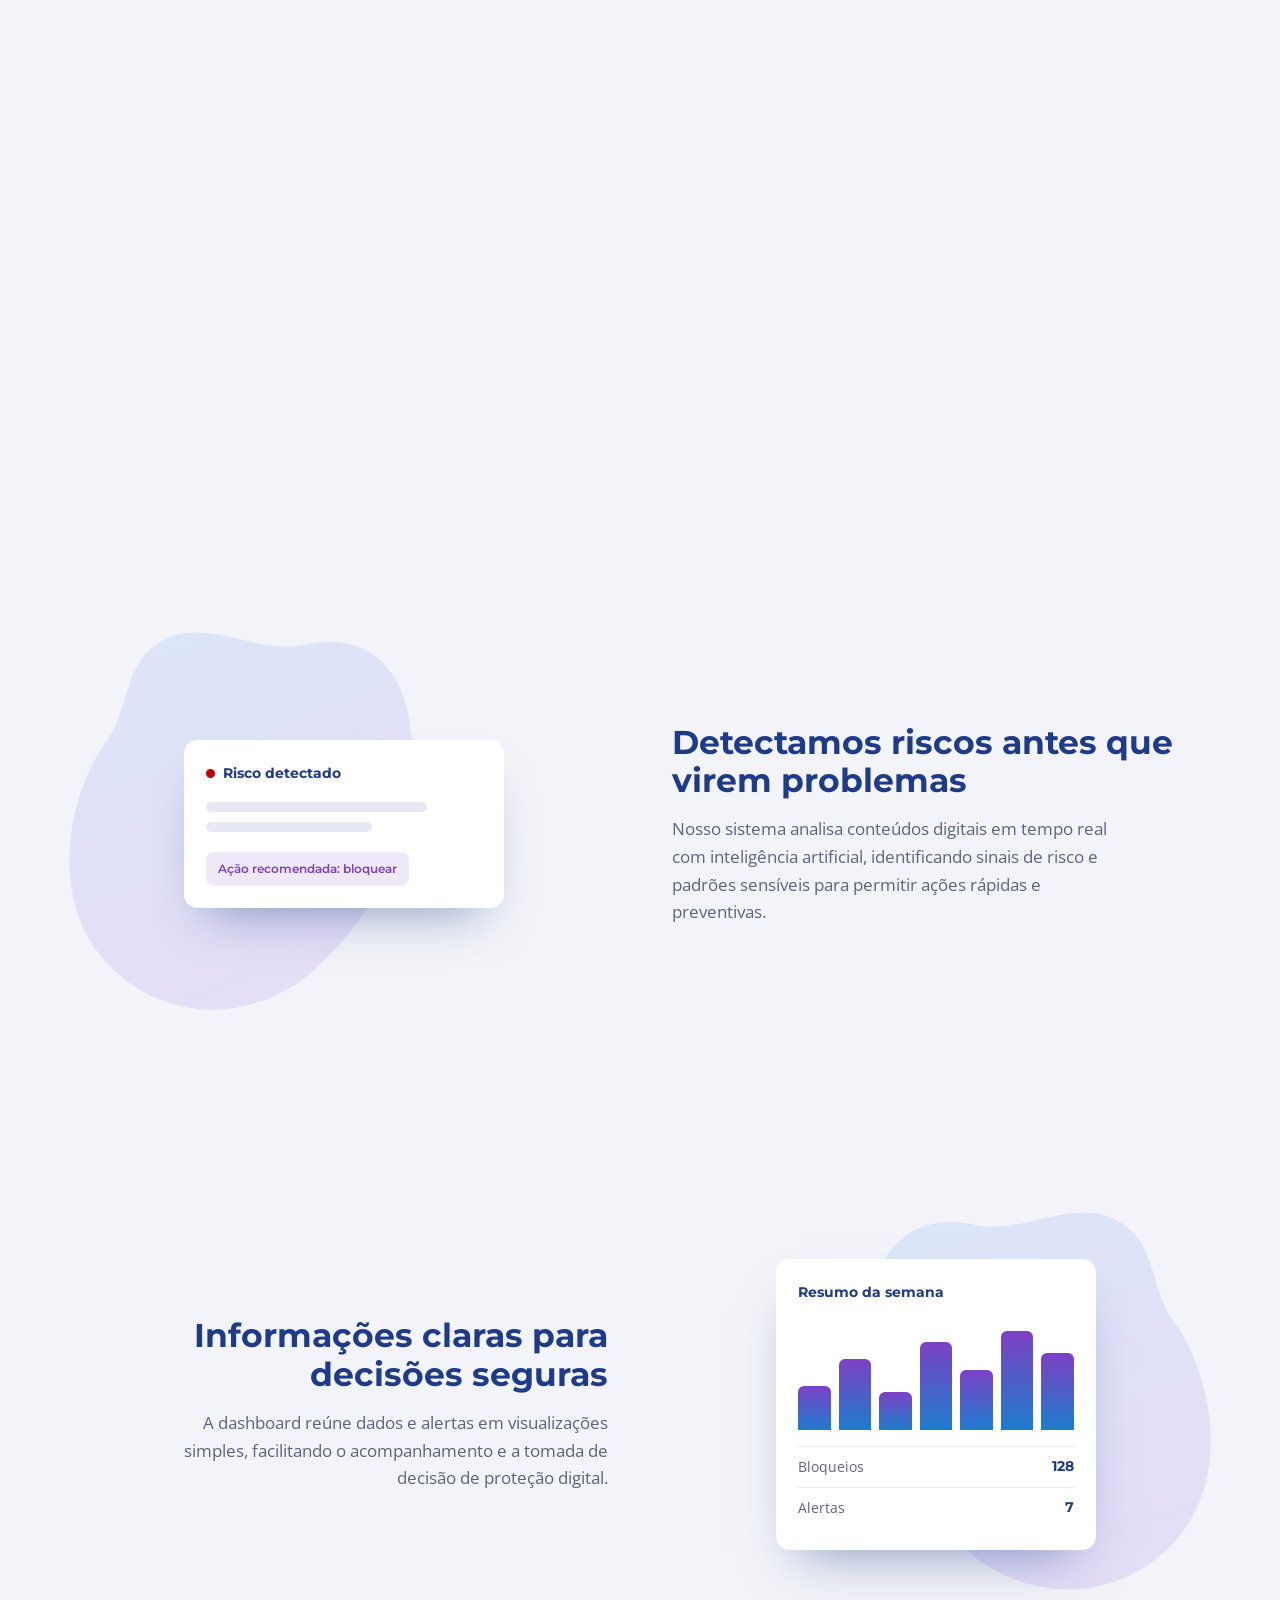
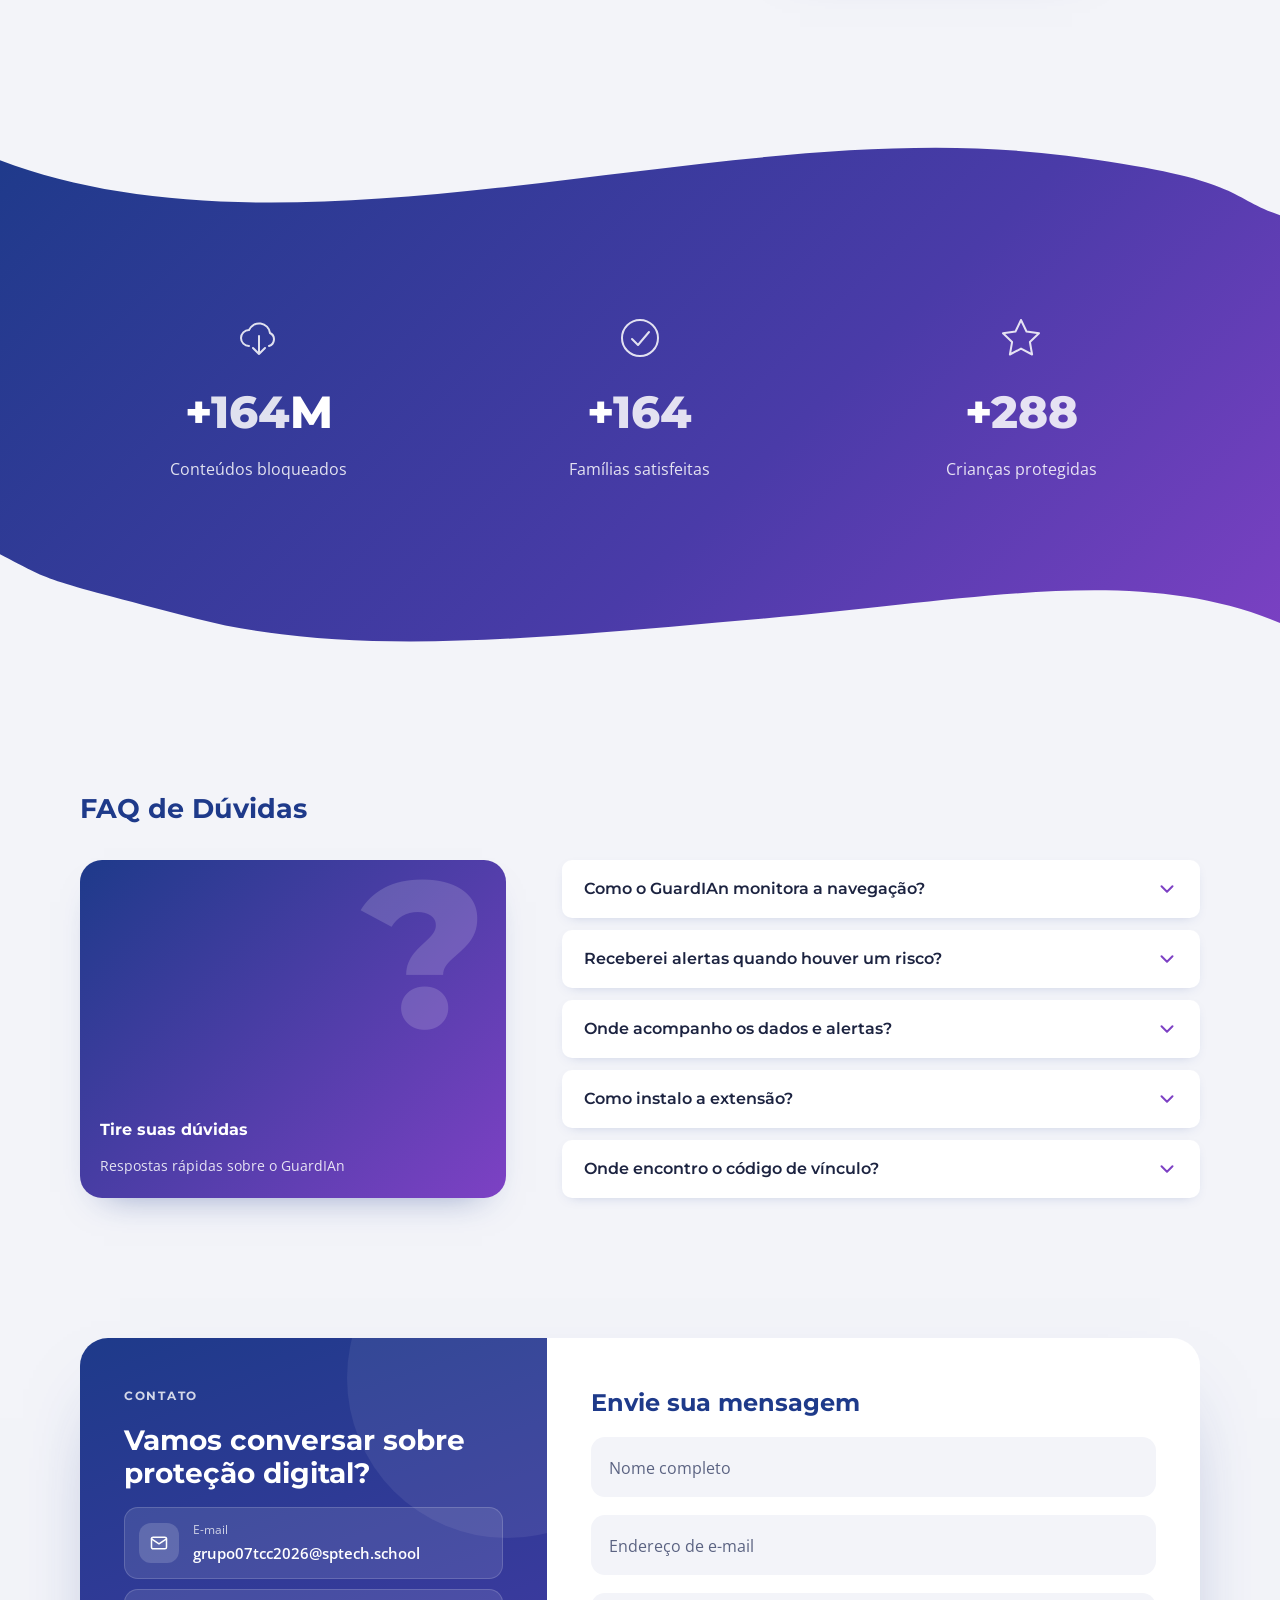
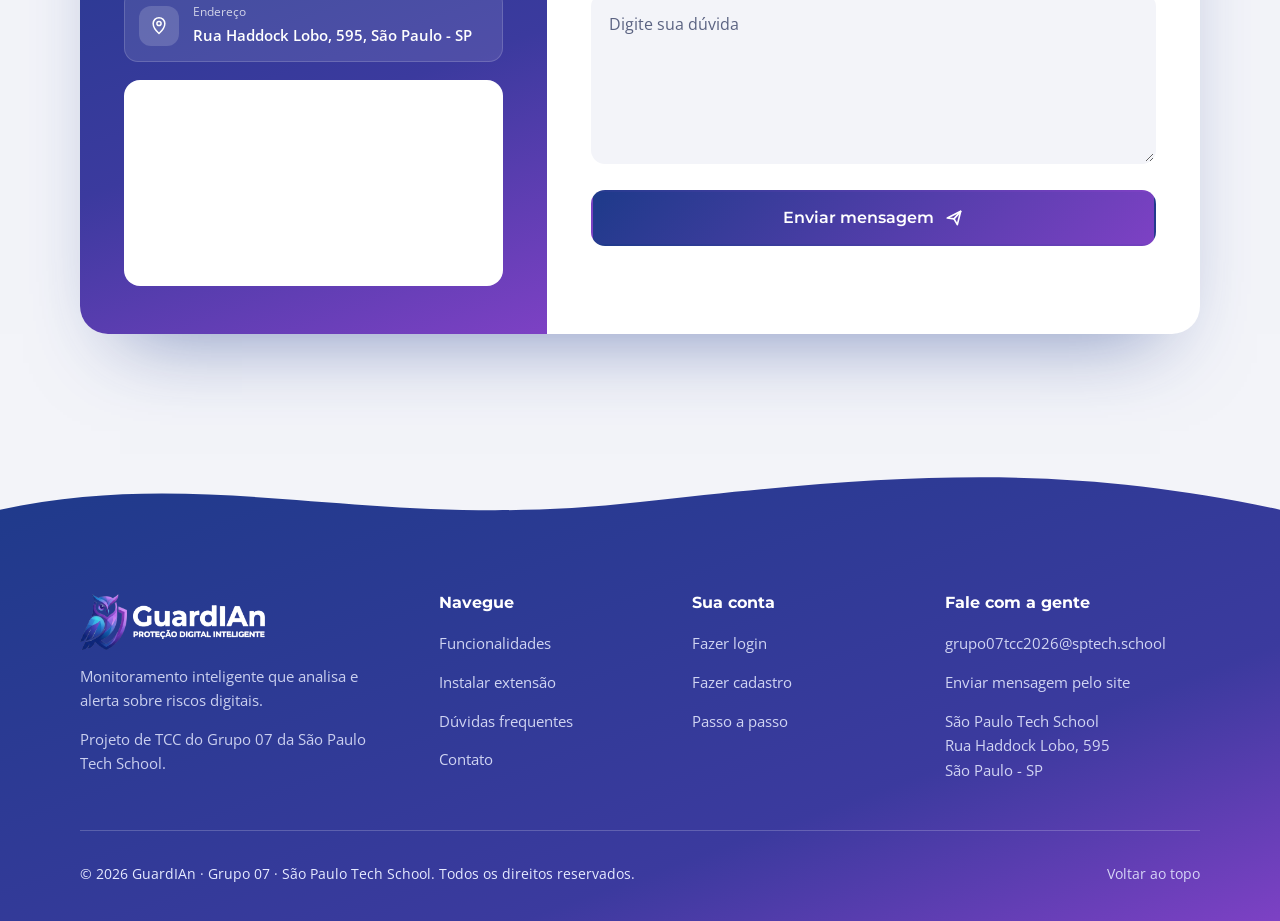
==== commit 4a651a1c: "fix(landing): restaura numeros originais e contadores animados Co-authored-by: Copilot <223556219+Co" ====
--- a/landing/index.html
+++ b/landing/index.html
@@ -123,23 +123,23 @@
     </div>
   </section>
 
-  <!-- COMO COMEÇAR -->
+  <!-- NÚMEROS -->
   <section class="stats" id="numeros">
     <div class="container stats-grid">
       <div class="stat">
         <svg viewBox="0 0 48 48" aria-hidden="true"><path d="M14 32a8 8 0 0 1 0-16 11 11 0 0 1 21 3 7 7 0 0 1-1 13M24 22v18m-6-6 6 6 6-6"/></svg>
-        <strong>1</strong>
-        <span>Crie sua conta no painel</span>
+        <strong>+<span class="count" data-to="200">0</span>M</strong>
+        <span>Conteúdos bloqueados</span>
       </div>
       <div class="stat">
         <svg viewBox="0 0 48 48" aria-hidden="true"><circle cx="24" cy="24" r="18"/><path d="m16 25 6 6 11-13"/></svg>
-        <strong>2</strong>
-        <span>Cadastre um dependente e gere o código</span>
+        <strong>+<span class="count" data-to="200">0</span></strong>
+        <span>Famílias satisfeitas</span>
       </div>
       <div class="stat">
         <svg viewBox="0 0 48 48" aria-hidden="true"><path d="m24 6 5.5 11.5 12.5 1.7-9.1 8.8 2.2 12.5L24 34.6 12.9 40.5l2.2-12.5L6 19.2l12.5-1.7z"/></svg>
-        <strong>3</strong>
-        <span>Instale e vincule a extensão no Chrome</span>
+        <strong>+<span class="count" data-to="350">0</span></strong>
+        <span>Crianças protegidas</span>
       </div>
     </div>
   </section>
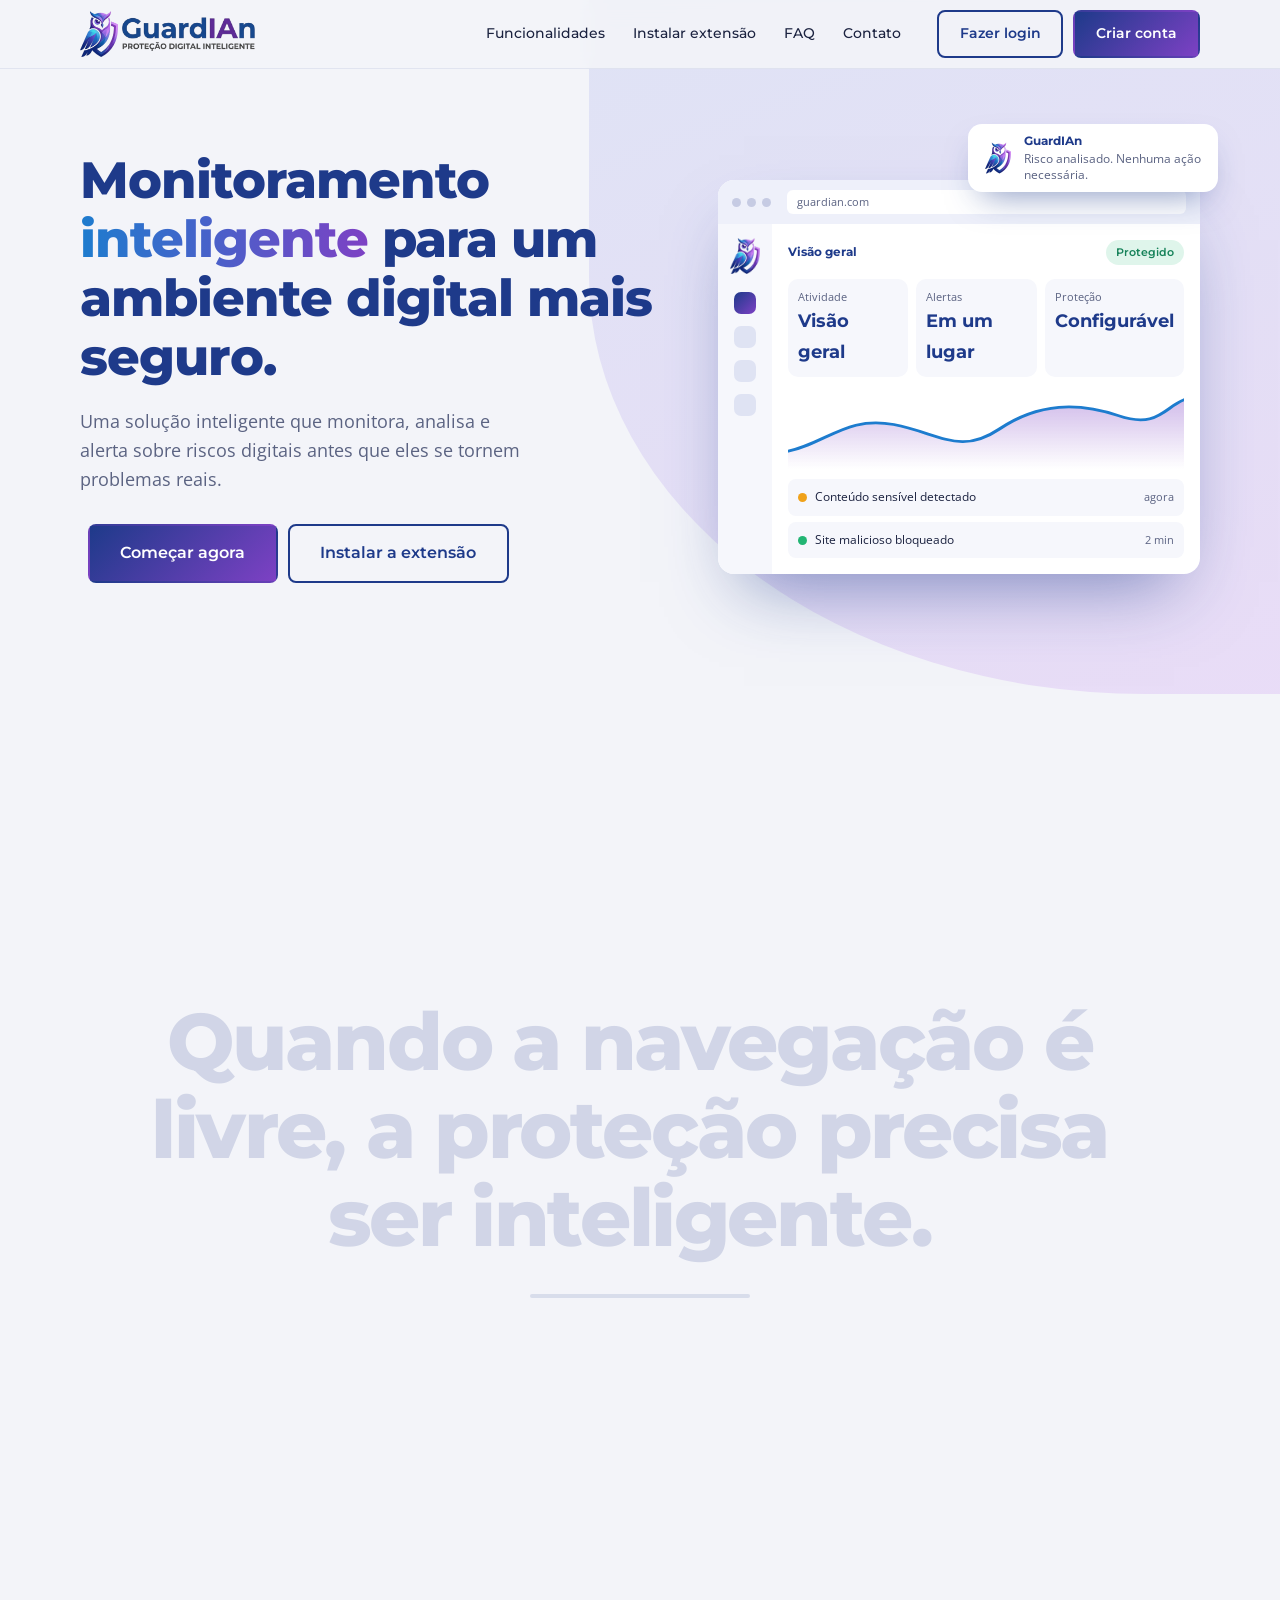
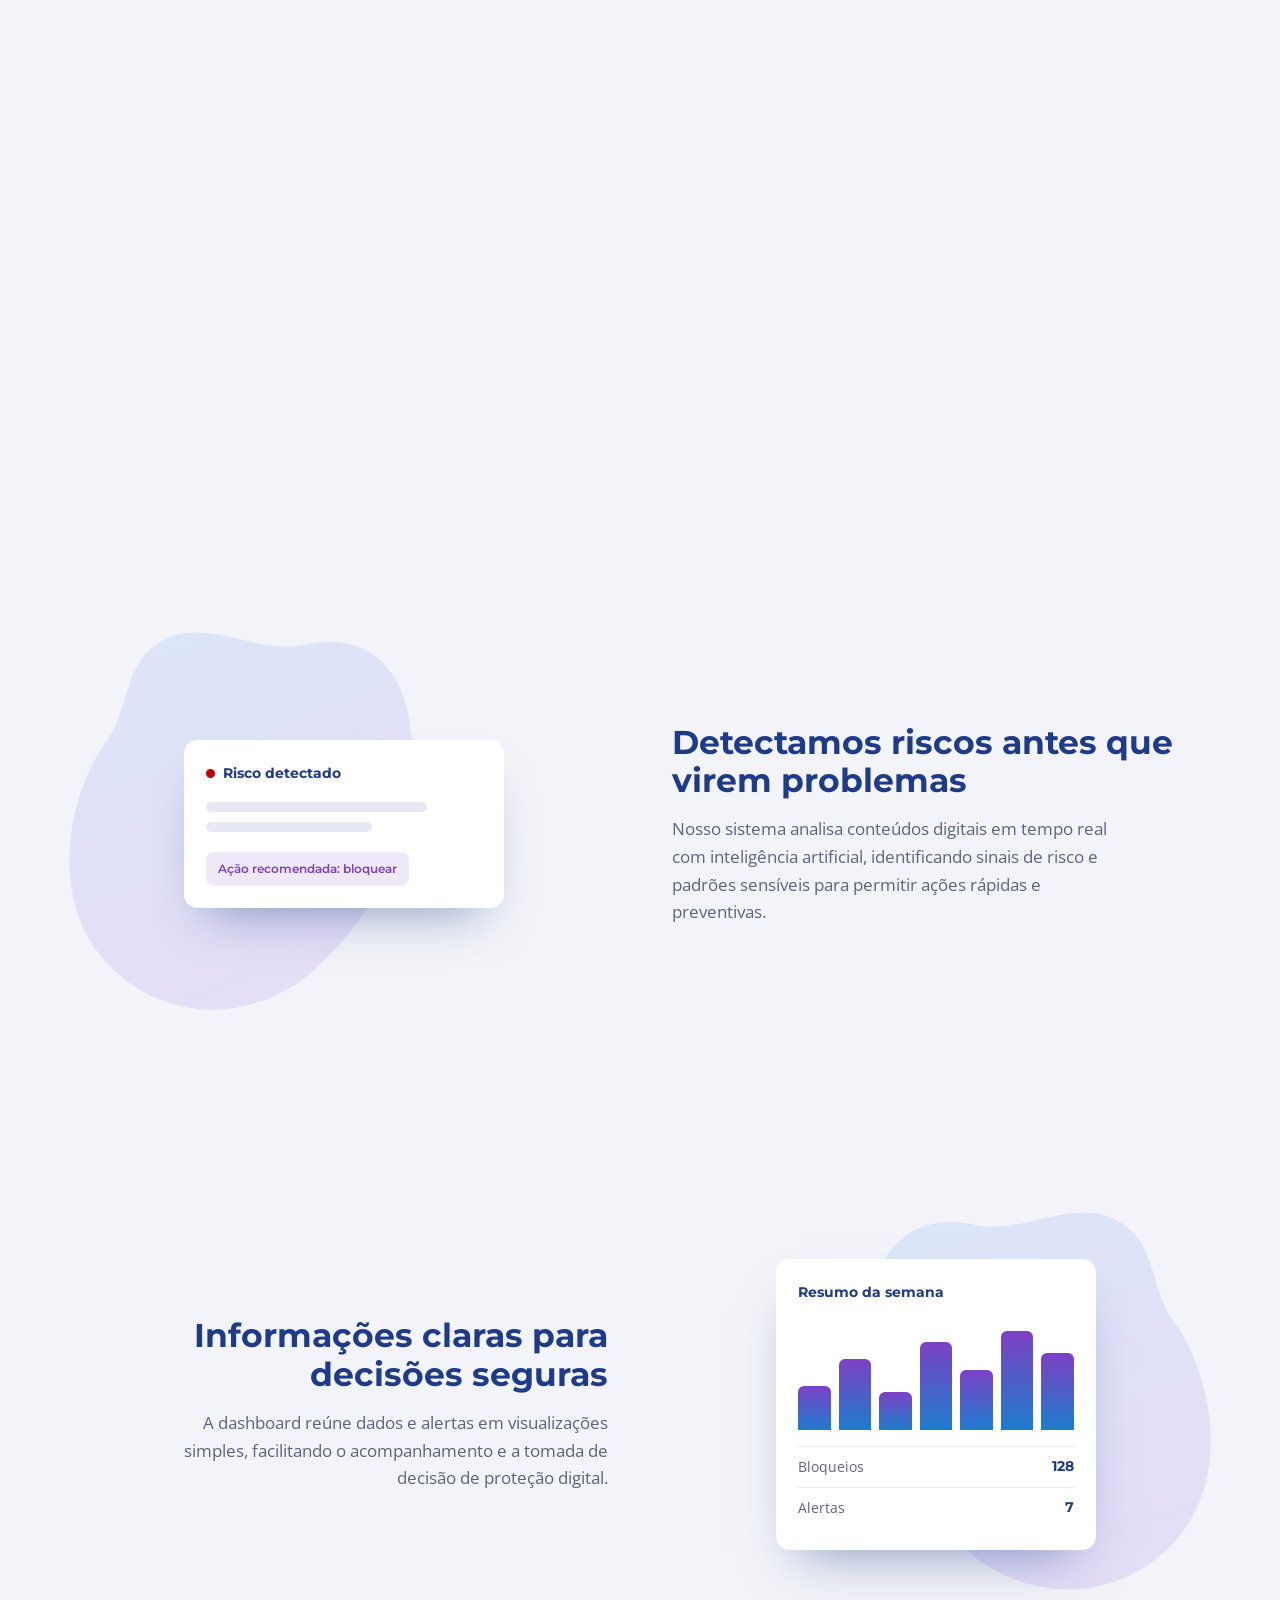
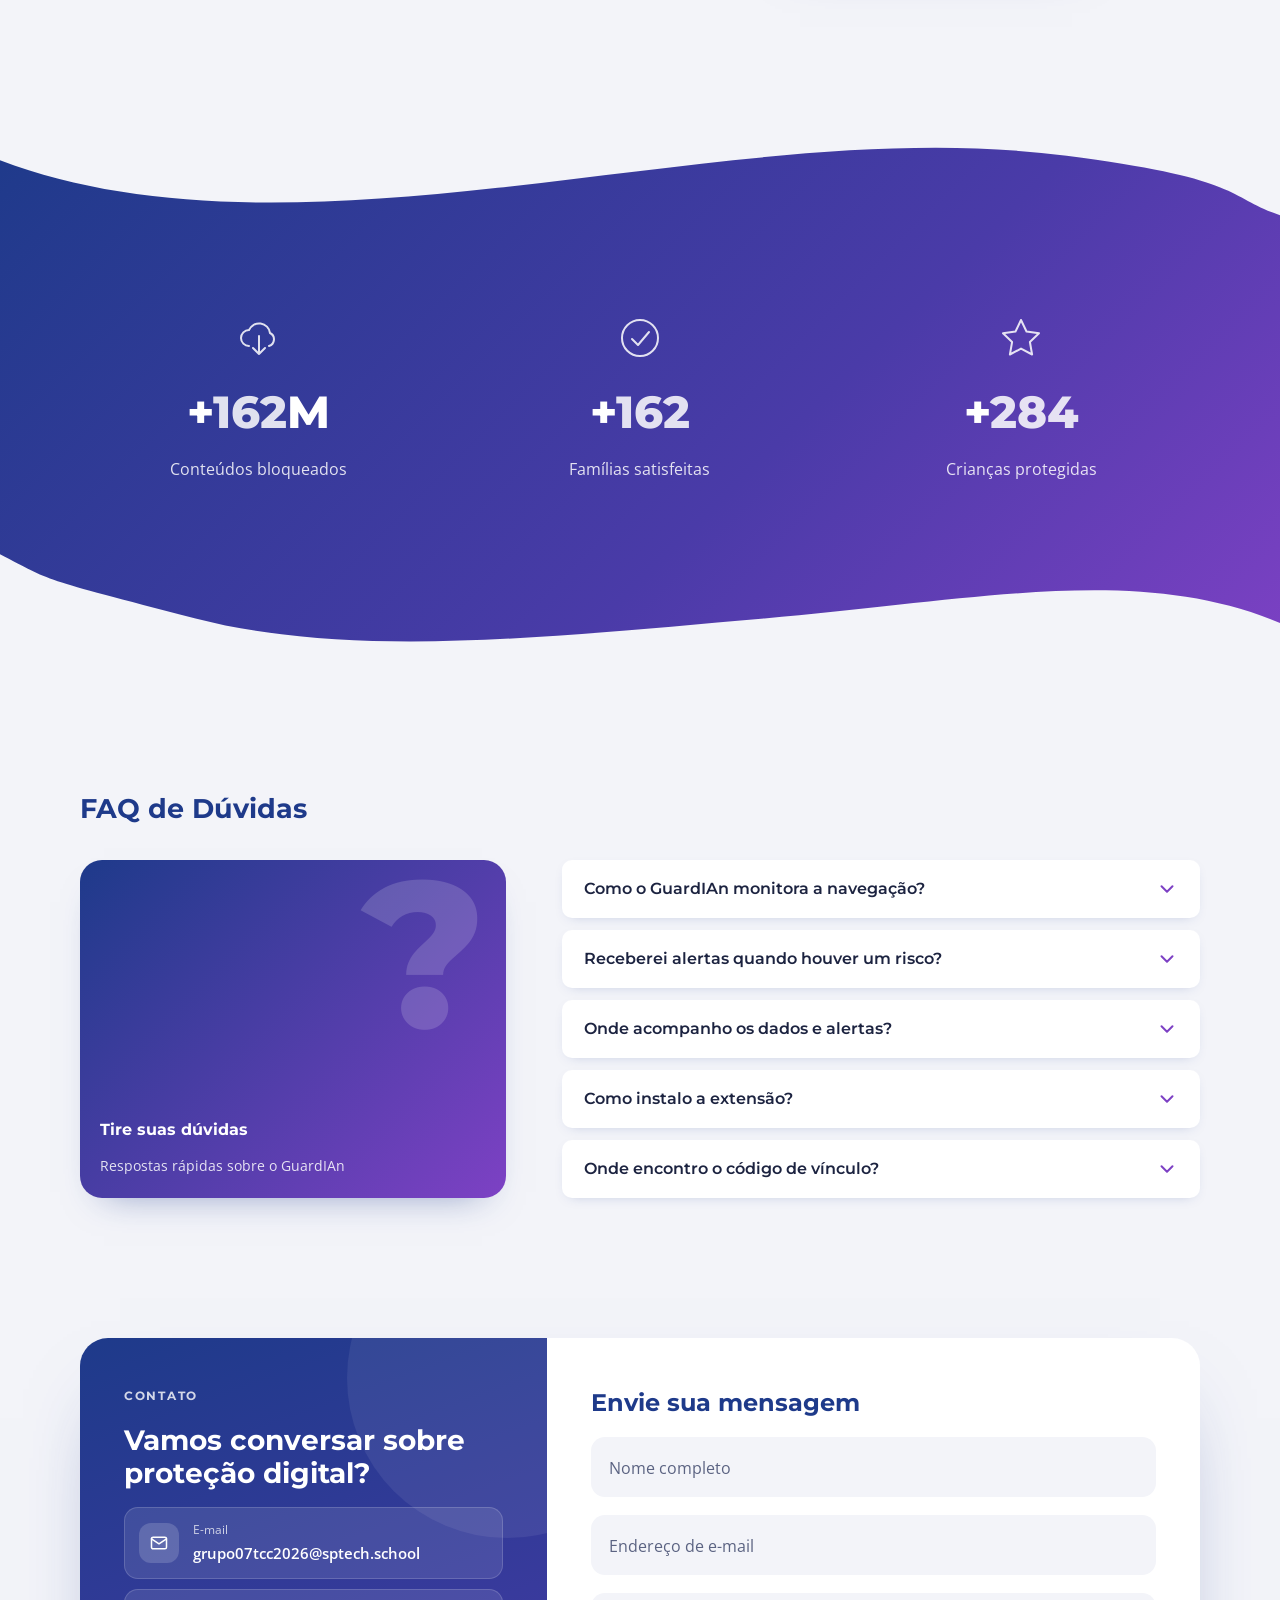
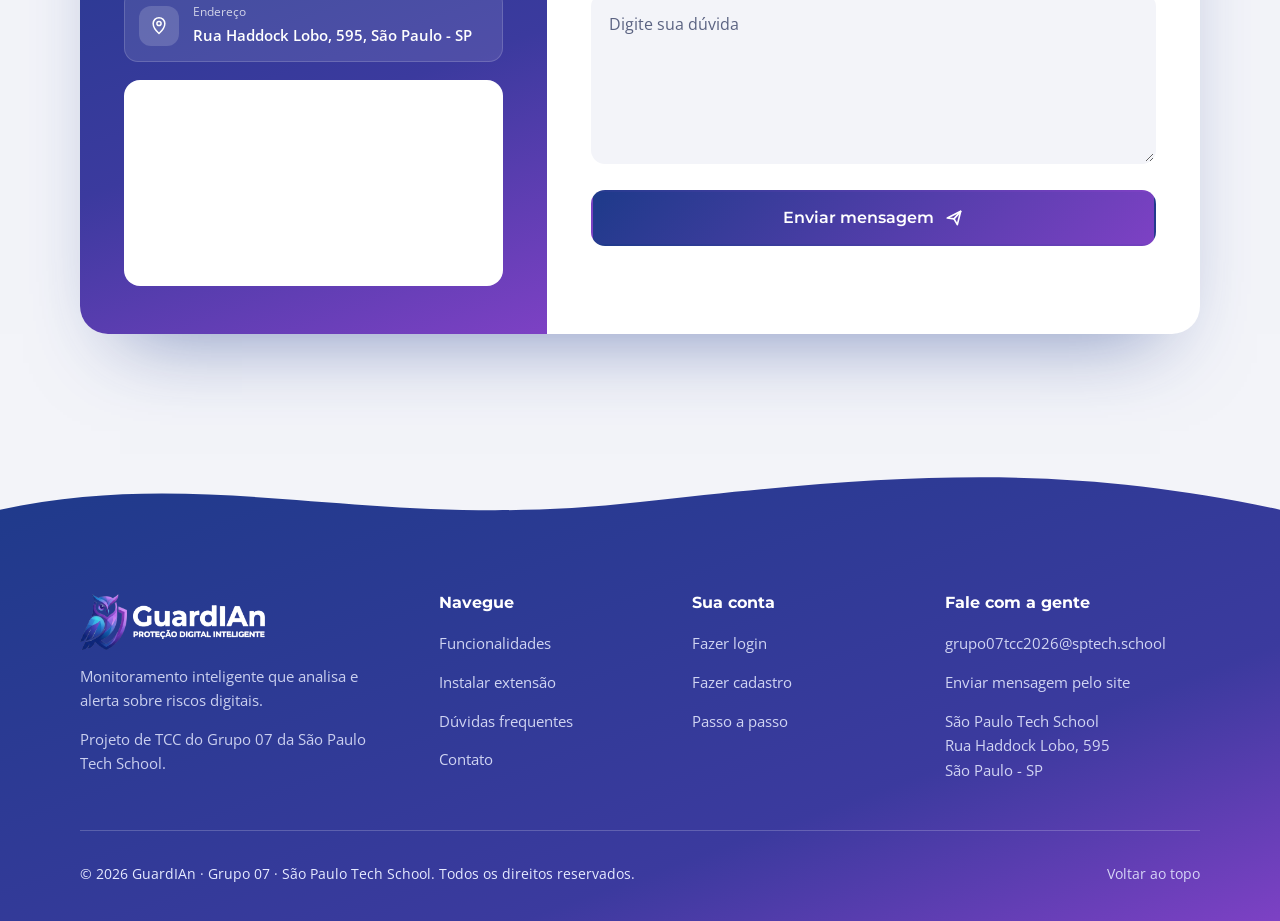
==== commit 93e54790: "Reverte login, passo a passo e telas do fluxo a ca7936a; mantém só a landing Co-authored-by: Copilot" ====
--- a/landing/index.html
+++ b/landing/index.html
@@ -11,7 +11,7 @@
   <link rel="icon" type="image/png" href="img/favicon.png">
   <link rel="apple-touch-icon" href="img/favicon.png">
   <link rel="stylesheet" href="style.css">
-  <link rel="stylesheet" href="responsive.css?v=4">
+  <link rel="stylesheet" href="responsive.css?v=8">
 </head>
 <body>
 
--- a/landing/responsive.css
+++ b/landing/responsive.css
@@ -39,8 +39,6 @@
 
 /* ---------- Menu móvel e colunas únicas ---------- */
 @media (max-width:900px){
-  html,body,body *{scrollbar-width:none;-ms-overflow-style:none}
-  html::-webkit-scrollbar,body::-webkit-scrollbar,body *::-webkit-scrollbar{display:none}
   .header{padding:8px 20px}
   .menu-toggle{display:flex}
   .nav{position:absolute;top:100%;left:0;right:0;flex-direction:column;align-items:stretch;gap:2px;padding:12px 20px 24px;background:var(--bg);border-bottom:1px solid rgba(30,58,138,.1);box-shadow:0 20px 30px -20px rgba(30,58,138,.4);display:none}
@@ -162,17 +160,16 @@
   .dev{width:120px;padding:16px 8px}
 }
 
-.header-quick-login,
-.onb-mobile-note,
-.onb-mobile-label{display:none}
-
+/* Landing (home) no celular */
+.header-quick-login{display:none}
 @media (max-width:900px){
+  html:not(:has(.auth-page,.onb-page)),html:not(:has(.auth-page,.onb-page)) body *{scrollbar-width:none;-ms-overflow-style:none}
+  html:not(:has(.auth-page,.onb-page))::-webkit-scrollbar,html:not(:has(.auth-page,.onb-page)) body *::-webkit-scrollbar{display:none}
   .header{padding-top:calc(8px + env(safe-area-inset-top,0px))}
   .nav{max-height:calc(100dvh - 64px - env(safe-area-inset-top,0px));overflow-y:auto;overscroll-behavior:contain}
   .blob-a{left:0}
   .blob-b{right:0}
 }
-
 @media (max-width:600px){
   html{scroll-padding-top:calc(80px + env(safe-area-inset-top,0px))}
   .header{gap:8px;padding-inline:16px}
@@ -211,16 +208,4 @@
   .faq-visual{min-height:150px}
   .contact{padding:10px 0 44px}
   .footer{padding-top:60px}
-  .stage{padding:calc(90px + env(safe-area-inset-top,0px)) 16px 30px}
-  .stage .card{padding:24px 20px;border-radius:22px}
-  .form{gap:15px}
-  .onb-main{padding:24px 16px calc(32px + env(safe-area-inset-bottom,0px))}
-  .onb .choice{gap:10px;padding:14px;border-radius:16px}
-  .onb .choice .go{min-height:44px;display:grid;place-items:center}
-  .onb-cta .btn-primary,.onb-cta .btn-secondary{width:100%;min-height:52px;height:auto;padding:12px 18px}
-  #onb[data-cur="intro"] .onb-side,#onb[data-cur="choose"] .onb-side{display:none}
-  #onb[data-cur="choose"] .onb-mobile-note,#onb[data-cur="guide"] .onb-mobile-note,#onb[data-cur="home"] .onb-mobile-note,#onb[data-cur="reinstall"] .onb-mobile-note{display:block}
-  .onb-mobile-note{margin:0 0 20px;padding:12px 14px;border:1px solid #cde4f8;border-radius:14px;background:#edf7ff;color:var(--marinho);font-size:.88rem;line-height:1.5;text-align:left}
-  .onb-desktop-label{display:none}
-  .onb-mobile-label{display:inline}
-}
+}
